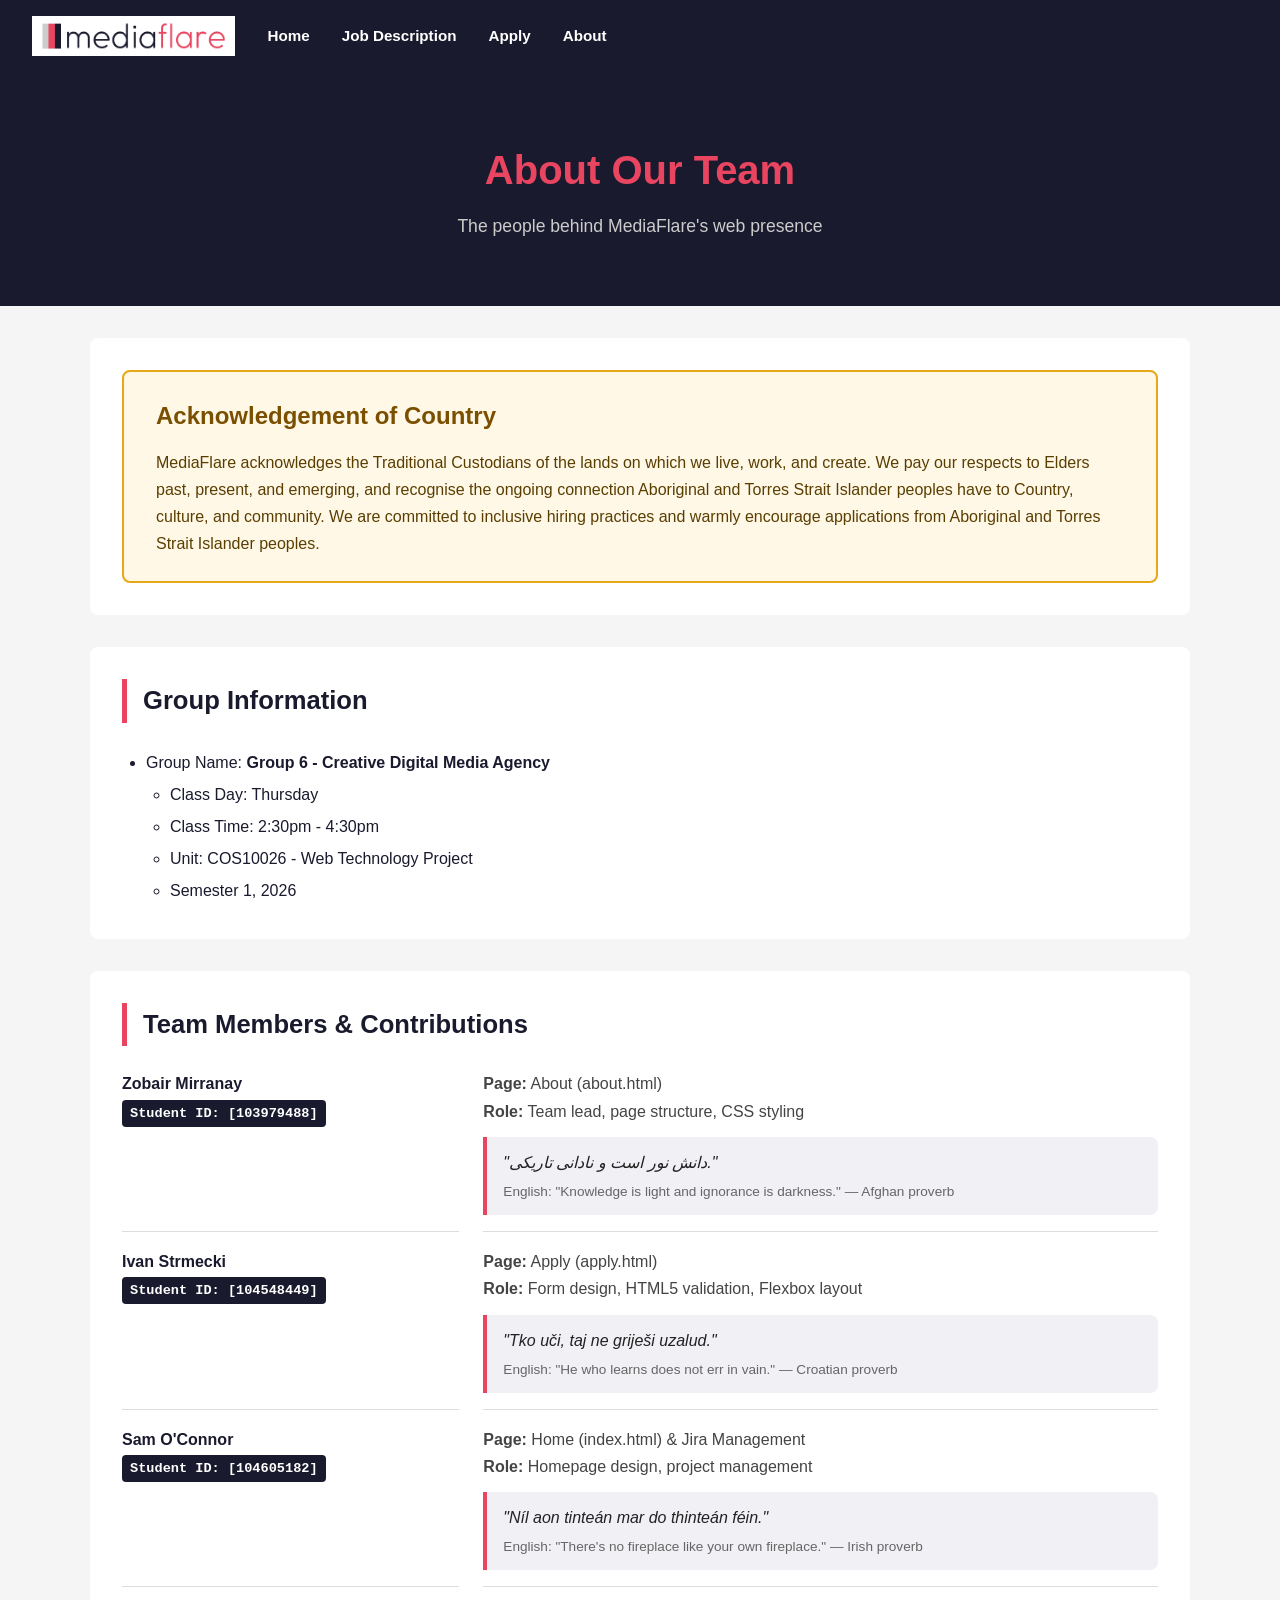
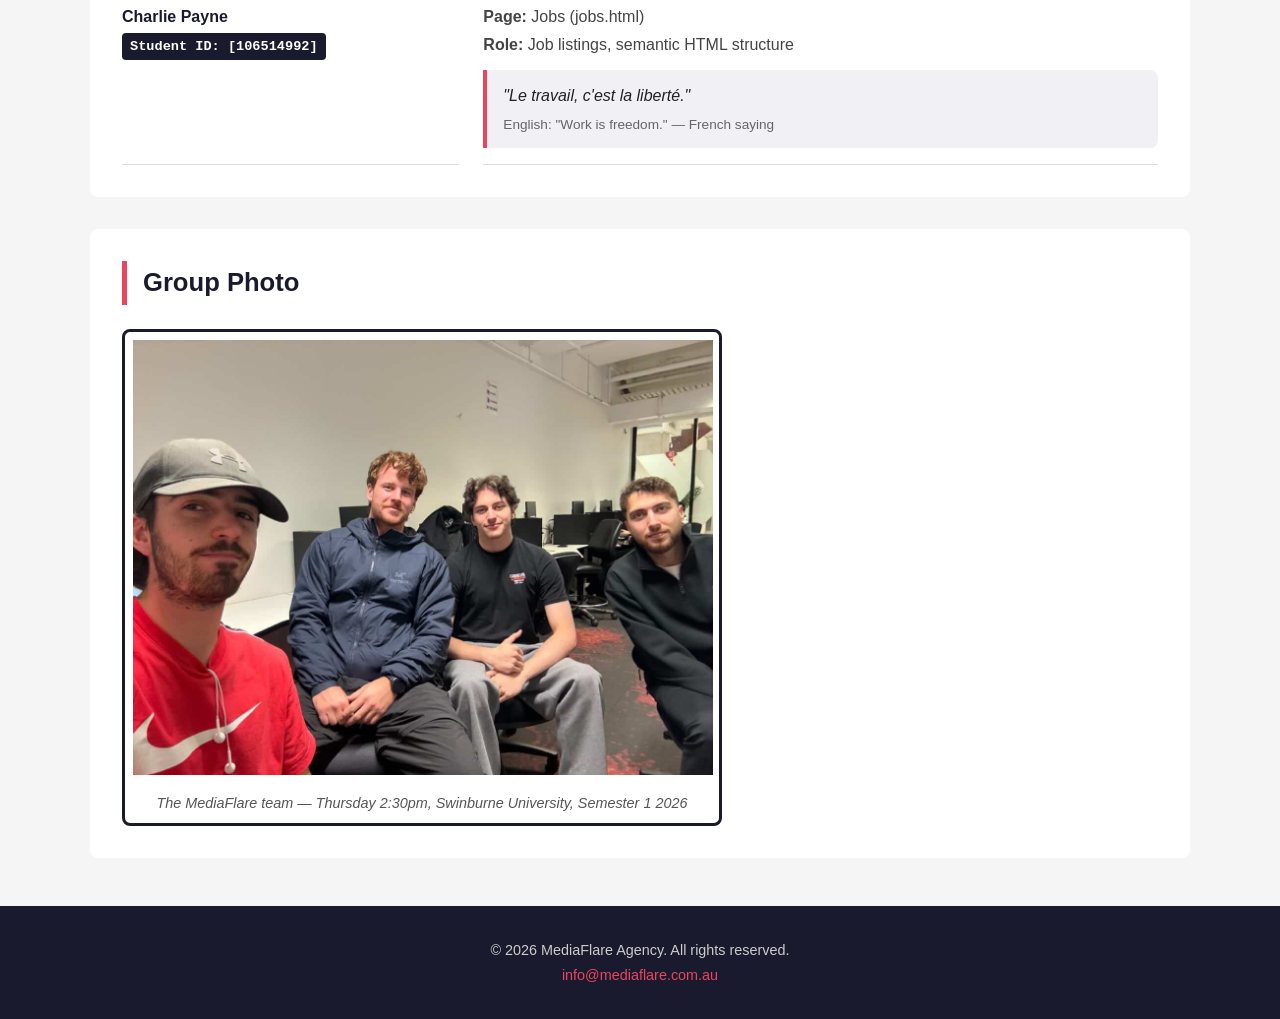
==== about.html @ a6de599a "added group photo section and figure CSS styles" ====
<!DOCTYPE html>
<html lang="en">

<head>
    <meta charset="UTF-8">
    <meta name="viewport" content="width=device-width, initial-scale=1.0">
    <title>About - Creative Digital Media Agency</title>
    <link rel="stylesheet" href="assets/style.css" />
    <!-- Embedded CSS -->
    <style>
        .about-hero {
            text-align: center;
        }
    </style>
</head>

<body>
    <!-- Navigation -->
    <nav>
        <img src="assets/mediaflare_logo.svg" alt="MediaFlare logo" height="40" />
        <ul>
            <li><a href="index.html">Home</a></li>
            <li><a href="jobs.html">Job Description</a></li>
            <li><a href="apply.html">Apply</a></li>
            <li><a href="about.html">About</a></li>
        </ul>
    </nav>

    <!-- Page Header -->
    <header class="about-hero">
        <h1>About Our Team</h1>
        <p>The people behind MediaFlare's web presence</p>
    </header>

    <main>

        <!-- Acknowledgement of Country -->
        <section class="section-container">
            <article class="acknowledgement" role="region" aria-label="Acknowledgement of Country">
                <h2>Acknowledgement of Country</h2>
                <p>
                    MediaFlare acknowledges the Traditional Custodians of the lands on which we live, work, and create.
                    We pay our respects to Elders past, present, and emerging, and recognise the ongoing connection
                    Aboriginal and Torres Strait Islander peoples have to Country, culture, and community.
                    We are committed to inclusive hiring practices and warmly encourage applications from
                    Aboriginal and Torres Strait Islander peoples.
                </p>
            </article>
        </section>

        <!-- Group Info - Nested List -->
        <section class="section-container">
            <h2 class="section-title">Group Information</h2>
            <ul class="group-info-list">
                <li>Group Name: <strong>Group 6 - Creative Digital Media Agency</strong>
                    <ul>
                        <li>Class Day: Thursday</li>
                        <li>Class Time: 2:30pm - 4:30pm</li>
                        <li>Unit: COS10026 - Web Technology Project</li>
                        <li>Semester 1, 2026</li>
                    </ul>
                </li>
            </ul>
        </section>

        <!-- Team Members - Definition List -->
        <section class="section-container">
            <h2 class="section-title">Team Members &amp; Contributions</h2>
            <dl class="member-list">

                <dt>
                    Zobair Mirranay<br>
                    <!-- Inline CSS -->
                    <p class="student-id"
                        style="display:inline-block; background:#1a1a2e; color:#fff; font-family:monospace; font-size:0.85rem; padding:2px 8px; border-radius:4px;">
                        Student ID: [103979488]</p>
                </dt>
                <dd>
                    <strong>Page:</strong> About (about.html)<br>
                    <strong>Role:</strong> Team lead, page structure, CSS styling<br>
                    <blockquote class="quote-block">
                        <p class="original">"دانش نور است و نادانی تاریکی."</p>
                        <p class="translation">English: "Knowledge is light and ignorance is darkness." — Afghan proverb
                        </p>
                    </blockquote>
                </dd>

                <dt>
                    Ivan Strmecki<br>
                    <p class="student-id"
                        style="display:inline-block; background:#1a1a2e; color:#fff; font-family:monospace; font-size:0.85rem; padding:2px 8px; border-radius:4px;">
                        Student ID: [104548449]</p>
                </dt>
                <dd>
                    <strong>Page:</strong> Apply (apply.html)<br>
                    <strong>Role:</strong> Form design, HTML5 validation, Flexbox layout<br>
                    <blockquote class="quote-block">
                        <p class="original">"Tko uči, taj ne griješi uzalud."</p>
                        <p class="translation">English: "He who learns does not err in vain." — Croatian proverb</p>
                    </blockquote>
                </dd>

                <dt>
                    Sam O'Connor<br>
                    <p class="student-id"
                        style="display:inline-block; background:#1a1a2e; color:#fff; font-family:monospace; font-size:0.85rem; padding:2px 8px; border-radius:4px;">
                        Student ID: [104605182]</p>
                </dt>
                <dd>
                    <strong>Page:</strong> Home (index.html) &amp; Jira Management<br>
                    <strong>Role:</strong> Homepage design, project management<br>
                    <blockquote class="quote-block">
                        <p class="original">"Níl aon tinteán mar do thinteán féin."</p>
                        <p class="translation">English: "There's no fireplace like your own fireplace." — Irish proverb
                        </p>
                    </blockquote>
                </dd>

                <dt>
                    Charlie Payne<br>
                    <p class="student-id"
                        style="display:inline-block; background:#1a1a2e; color:#fff; font-family:monospace; font-size:0.85rem; padding:2px 8px; border-radius:4px;">
                        Student ID: [106514992]</p>
                </dt>
                <dd>
                    <strong>Page:</strong> Jobs (jobs.html)<br>
                    <strong>Role:</strong> Job listings, semantic HTML structure<br>
                    <blockquote class="quote-block">
                        <p class="original">"Le travail, c'est la liberté."</p>
                        <p class="translation">English: "Work is freedom." — French saying</p>
                    </blockquote>
                </dd>

            </dl>
        </section>
        <!-- Group Photo -->
        <section class="section-container">
            <h2 class="section-title">Group Photo</h2>
            <figure class="group-photo" style="max-width: 600px; margin: 0 auto; text-align: center;">
                <img src="assets/Group.photo.jpeg" alt="Group photo of all four MediaFlare team members" width="580" />
                <figcaption>The MediaFlare team — Thursday 2:30pm, Swinburne University, Semester 1 2026</figcaption>
            </figure>
        </section>

    </main>

    <!-- Footer -->
    <footer>
        <p>&copy; 2026 MediaFlare Agency. All rights reserved.</p>
        <p>
            <a href="mailto:info@mediaflare.com.au">info@mediaflare.com.au</a>
        </p>
    </footer>

</body>

</html>
---- assets/style.css ----
/* ========================
   About Page CSS
======================== */

/* Global Reset */
* {
    margin: 0;
    padding: 0;
    box-sizing: border-box;
}

body {
    font-family: 'Segoe UI', sans-serif;
    background-color: #f5f5f5;
    color: #1a1a2e;
    line-height: 1.7;
}

/* Nav */
nav {
    display: flex;
    align-items: center;
    gap: 2rem;
    padding: 1rem 2rem;
    background-color: #1a1a2e;
}

nav ul {
    list-style: none;
    display: flex;
    gap: 2rem;
    margin: 0;
    padding: 0;
}

nav ul li a {
    color: #ffffff;
    text-decoration: none;
    font-weight: bold;
    font-size: 0.95rem;
}

nav ul li a:hover {
    color: #e94560;
}

/* Hero */
.about-hero {
    background-color: #1a1a2e;
    color: #ffffff;
    padding: 4rem 2rem;
    text-align: center;
}

.about-hero h1 {
    font-size: 2.5rem;
    color: #e94560;
    margin-bottom: 0.5rem;
}

.about-hero p {
    font-size: 1.1rem;
    color: #cccccc;
}

/* Sections */
.section-container {
    max-width: 1100px;
    margin: 2rem auto;
    padding: 2rem;
    background-color: #ffffff;
    border-radius: 8px;
}

.section-title {
    font-size: 1.6rem;
    color: #1a1a2e;
    border-left: 5px solid #e94560;
    padding-left: 1rem;
    margin-bottom: 1.5rem;
}

/* Acknowledgement */
.acknowledgement {
    background-color: #fff8e7;
    border: 2px solid #e6a817;
    border-radius: 8px;
    padding: 1.5rem 2rem;
}

.acknowledgement h2 {
    color: #7a4f00;
    margin-bottom: 0.75rem;
}

.acknowledgement p {
    color: #5a3e00;
}

/* Group Info List */
.group-info-list {
    list-style: disc;
    padding-left: 1.5rem;
    font-size: 1rem;
    line-height: 2;
}

.group-info-list li ul {
    list-style: circle;
    padding-left: 1.5rem;
}

/* Member Definition List */
dl.member-list {
    display: grid;
    grid-template-columns: 1fr 2fr;
    gap: 1rem 1.5rem;
}

dl.member-list dt {
    font-weight: bold;
    color: #1a1a2e;
    border-bottom: 1px solid #ddd;
    padding-bottom: 1rem;
}

dl.member-list dd {
    color: #444;
    border-bottom: 1px solid #ddd;
    padding-bottom: 1rem;
    margin: 0;
}

/* Quote Block */
.quote-block {
    background: #f0f0f5;
    border-left: 4px solid #e94560;
    padding: 0.75rem 1rem;
    margin-top: 0.75rem;
    border-radius: 0 8px 8px 0;
}

.quote-block .original {
    font-style: italic;
    font-size: 1rem;
    color: #222;
}

.quote-block .translation {
    font-size: 0.85rem;
    color: #666;
    margin-top: 0.25rem;
}

/* Footer */
footer {
    background-color: #1a1a2e;
    color: #cccccc;
    text-align: center;
    padding: 2rem 1rem;
    margin-top: 3rem;
    font-size: 0.9rem;
}

footer a {
    color: #e94560;
    text-decoration: none;
}

footer a:hover {
    text-decoration: underline;
}

/* Responsive */
@media (max-width: 768px) {
    dl.member-list {
        grid-template-columns: 1fr;
    }

    .about-hero h1 {
        font-size: 1.8rem;
    }

    nav {
        flex-direction: column;
        align-items: flex-start;
    }

    nav ul {
        flex-direction: column;
        gap: 0.5rem;
    }
}


/* Group Photo */

figure.group-photo {
    border: 3px solid #1a1a2e;
    display: inline-block;
    padding: 0.5rem;
    border-radius: 8px;
    text-align: center;
}

figure.group-photo figcaption {
    font-size: 0.9rem;
    color: #555;
    margin-top: 0.5rem;
    font-style: italic;
}
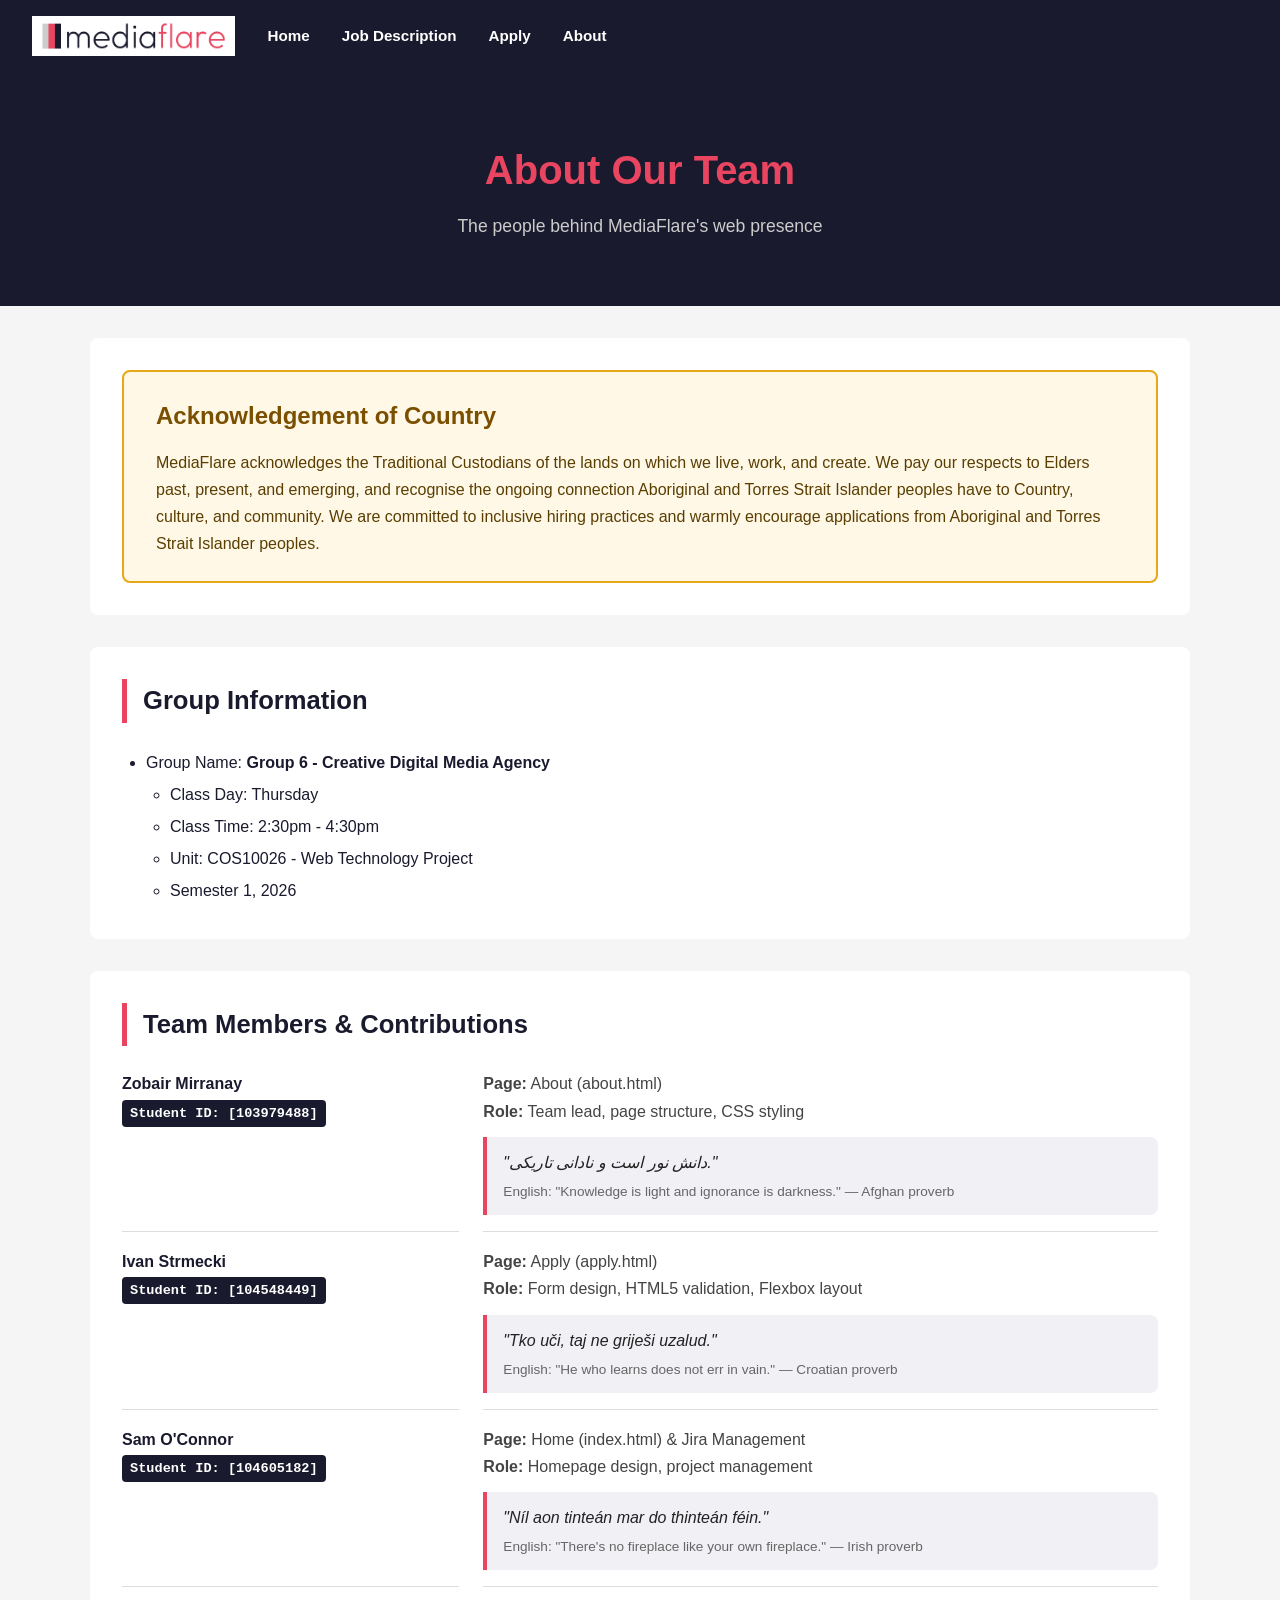
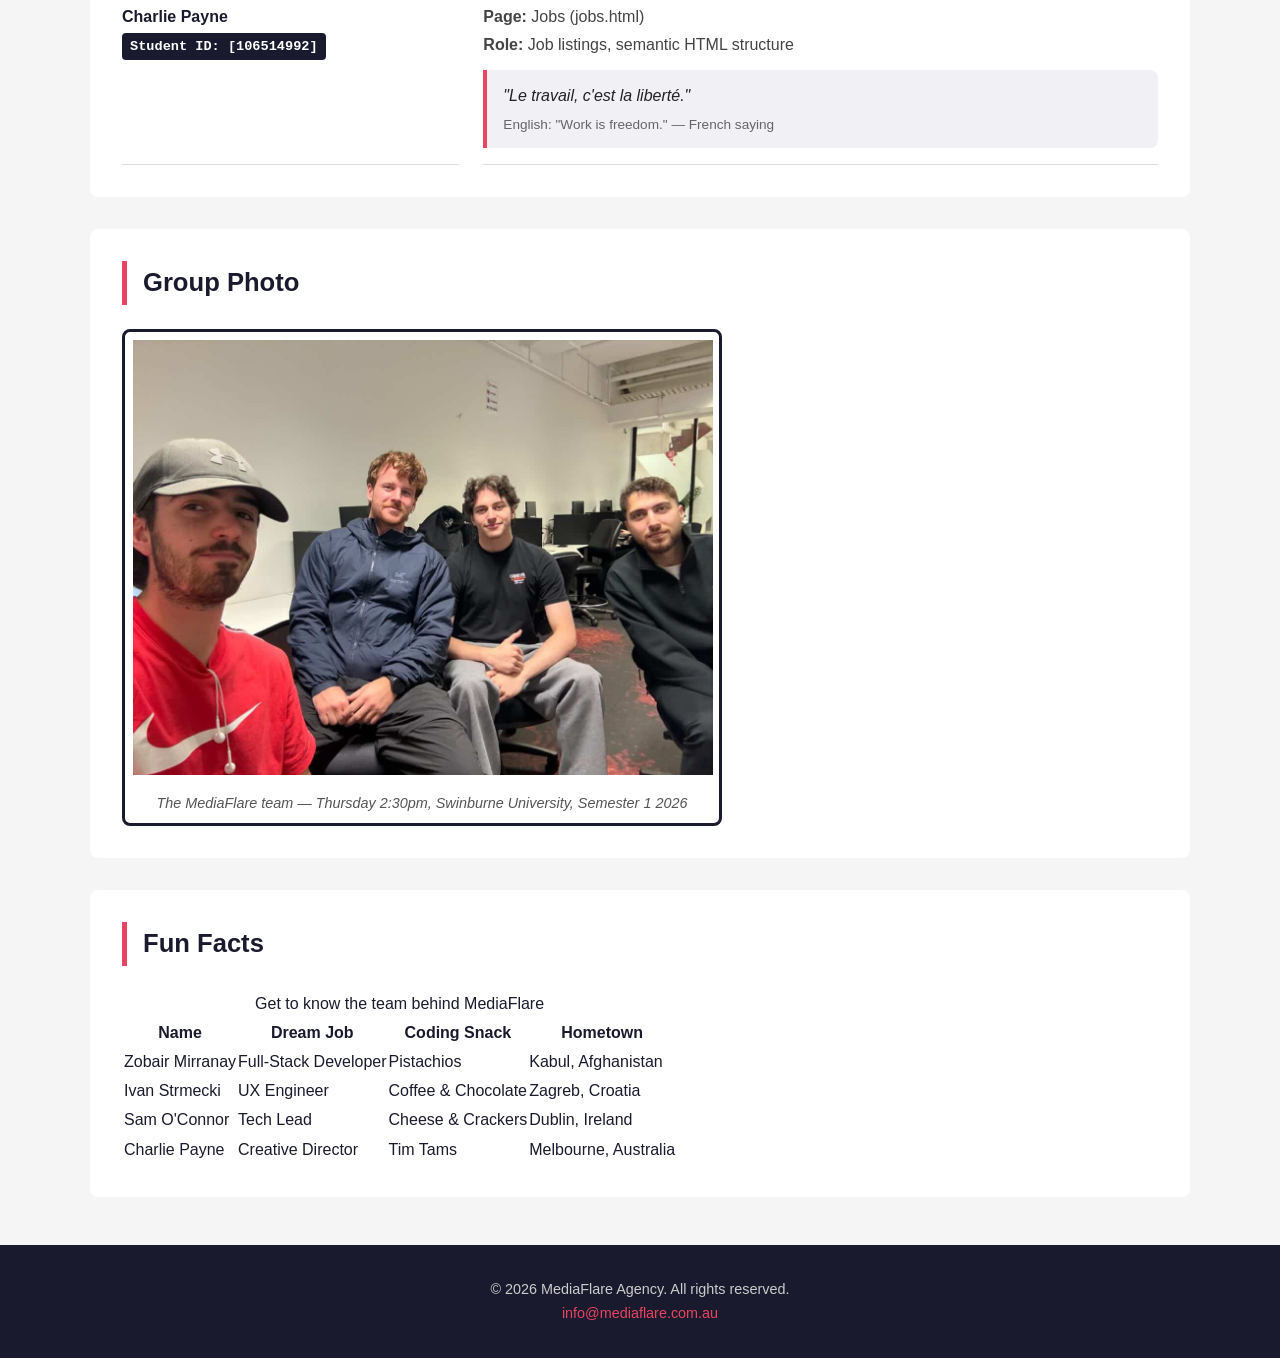
==== commit 5e7a11ac: "added fun facts table" ====
--- a/about.html
+++ b/about.html
@@ -141,7 +141,47 @@
                 <figcaption>The MediaFlare team — Thursday 2:30pm, Swinburne University, Semester 1 2026</figcaption>
             </figure>
         </section>
-
+        <!-- Fun Facts Table -->
+        <section class="section-container">
+            <h2 class="section-title">Fun Facts</h2>
+            <table class="fun-facts">
+                <caption>Get to know the team behind MediaFlare</caption>
+                <thead>
+                    <tr>
+                        <th scope="col">Name</th>
+                        <th scope="col">Dream Job</th>
+                        <th scope="col">Coding Snack</th>
+                        <th scope="col">Hometown</th>
+                    </tr>
+                </thead>
+                <tbody>
+                    <tr>
+                        <td>Zobair Mirranay</td>
+                        <td>Full-Stack Developer</td>
+                        <td>Pistachios</td>
+                        <td>Kabul, Afghanistan</td>
+                    </tr>
+                    <tr>
+                        <td>Ivan Strmecki</td>
+                        <td>UX Engineer</td>
+                        <td>Coffee &amp; Chocolate</td>
+                        <td>Zagreb, Croatia</td>
+                    </tr>
+                    <tr>
+                        <td>Sam O'Connor</td>
+                        <td>Tech Lead</td>
+                        <td>Cheese &amp; Crackers</td>
+                        <td>Dublin, Ireland</td>
+                    </tr>
+                    <tr>
+                        <td>Charlie Payne</td>
+                        <td>Creative Director</td>
+                        <td>Tim Tams</td>
+                        <td>Melbourne, Australia</td>
+                    </tr>
+                </tbody>
+            </table>
+        </section>
     </main>
 
     <!-- Footer -->
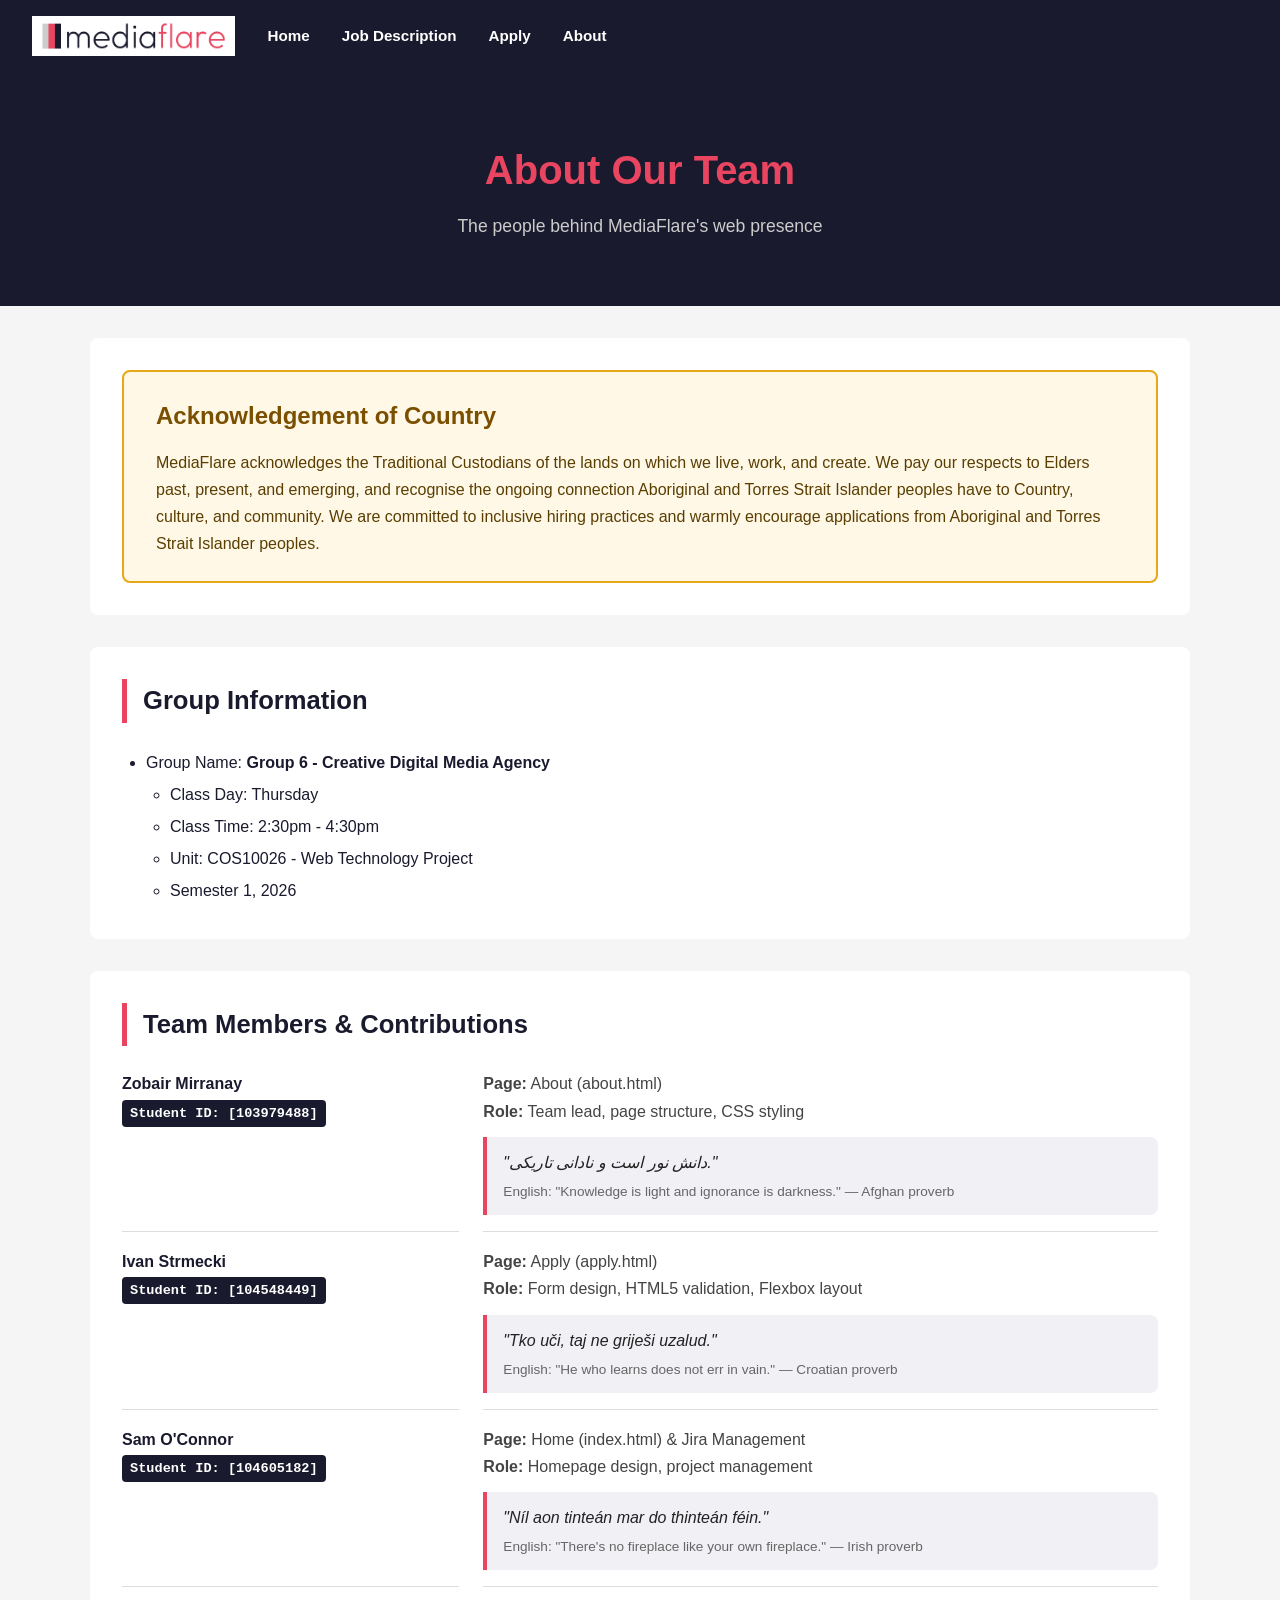
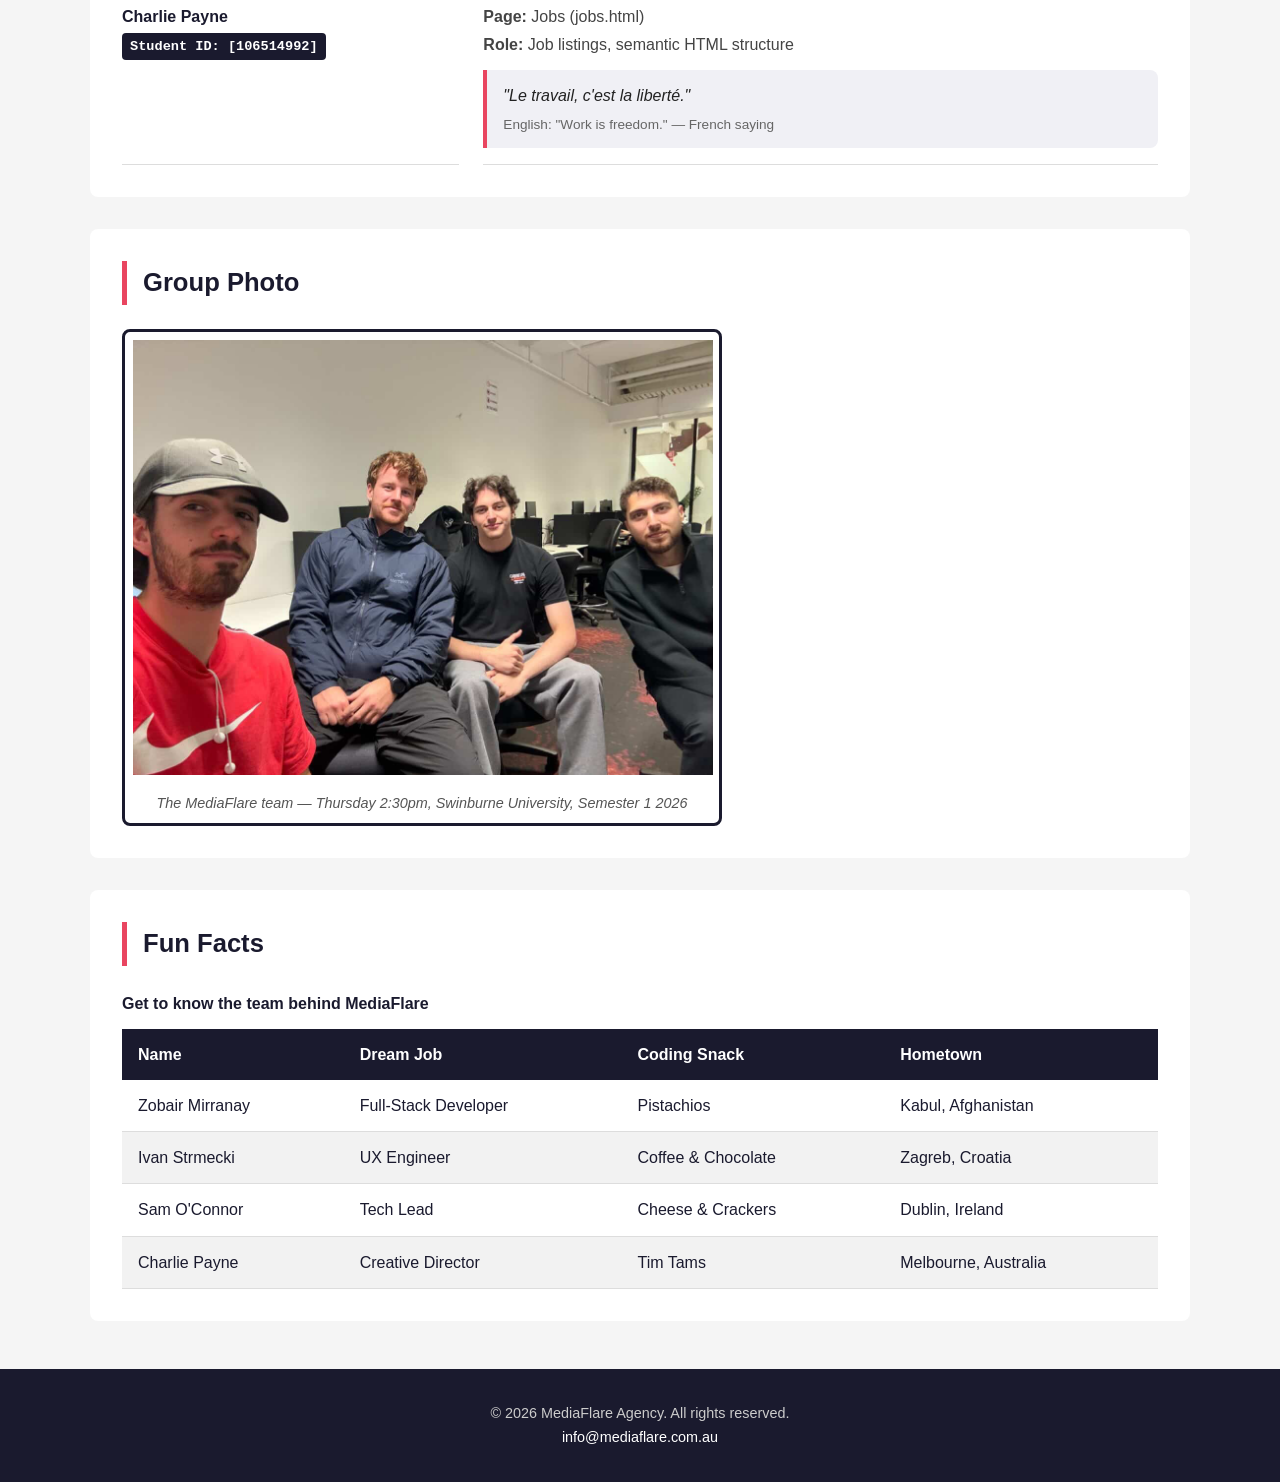
==== commit 12b2938f: "Add accessibility features in nav, footer, jobs page, focus css" ====
--- a/about.html
+++ b/about.html
@@ -16,7 +16,7 @@
 
 <body>
     <!-- Navigation -->
-    <nav>
+    <nav aria-label="Main navigation">
         <img src="assets/mediaflare_logo.svg" alt="MediaFlare logo" height="40" />
         <ul>
             <li><a href="index.html">Home</a></li>
@@ -188,7 +188,7 @@
     <footer>
         <p>&copy; 2026 MediaFlare Agency. All rights reserved.</p>
         <p>
-            <a href="mailto:info@mediaflare.com.au">info@mediaflare.com.au</a>
+            <a href="mailto:info@mediaflare.com.au" aria-label="Email us at info@mediaflare.com.au">info@mediaflare.com.au</a>
         </p>
     </footer>
 
--- a/assets/style.css
+++ b/assets/style.css
@@ -7,6 +7,12 @@
     margin: 0;
     padding: 0;
     box-sizing: border-box;
+}
+
+/* Add focus style for tab key navigation - does not conflict with any page styling.*/
+:focus-visible {
+    outline: 3px solid #e94560;
+    outline-offset: 2px;
 }
 
 body {
@@ -163,7 +169,7 @@
 }
 
 footer a {
-    color: #e94560;
+    color: #ffffff;
     text-decoration: none;
 }
 
@@ -208,4 +214,357 @@
     color: #555;
     margin-top: 0.5rem;
     font-style: italic;
+}
+
+/* Fun Facts Table */
+table.fun-facts {
+    width: 100%;
+    border-collapse: collapse;
+    margin-top: 1rem;
+}
+
+table.fun-facts caption {
+    font-size: 1rem;
+    font-weight: bold;
+    margin-bottom: 0.75rem;
+    color: #1a1a2e;
+    text-align: left;
+}
+
+table.fun-facts th {
+    background-color: #1a1a2e;
+    color: #ffffff;
+    padding: 0.75rem 1rem;
+    text-align: left;
+}
+
+table.fun-facts td {
+    padding: 0.75rem 1rem;
+    border-bottom: 1px solid #ddd;
+}
+
+table.fun-facts tr:nth-child(even) {
+    background-color: #f2f2f2;
+}
+
+table.fun-facts tr:hover {
+    background-color: #fde8ec;
+}
+
+/* ==========================================================
+   apply.css — Job Application page styles- Ivan
+   Every selector is matched to IDs on apply.html. I MADE SURE IT DOESNT BREAK OTHER PAGES
+   ========================================================== */
+
+
+/*  Page background & centering  */
+
+#apply-main {
+    min-height: 100vh;
+    padding: 3rem 1.5rem 5rem;
+    background-color: #f5f5f5;
+}
+
+#apply-section {
+    max-width: 740px;
+    margin: 0 auto;
+}
+
+
+/*  Form - vertical stack of fieldsets  */
+
+#apply-form {
+    display: flex;
+    flex-direction: column;
+    gap: 2rem;
+}
+
+
+#apply-form fieldset {
+    border: 1.5px solid #ddd;
+    padding: 1.75rem;
+    background: #ffffff;
+    border-radius: 8px;
+    flex-direction: column;
+    gap: 0.5rem;
+}
+
+/* Nested fieldsets (Gender, Skill List) - lighter treatment */
+#fieldset-gender,
+#fieldset-skill-list {
+    border: 1px dashed #ddd;
+    border-radius: 8px;
+    padding: 1.25rem 1.5rem;
+    box-shadow: none;
+    margin-top: 0.5rem;
+}
+
+/* Legend - uppercase label in brand pink */
+#apply-form legend {
+    font-size: 0.7rem;
+    font-weight: 700; /* bolds slightly*/
+    text-transform: uppercase;
+    color: #1a1a2e;
+    padding: 0 0.5rem;
+    background: #ffffff;
+    border: 1.5px solid #ddd;
+    border-radius: 8px;
+}
+
+
+/*  Field labels  */
+
+#apply-form label {
+    font-size: 0.85rem;
+    font-weight: 600;
+    color: #1a1a2e;
+    margin-top: 0.75rem;
+    display: block;
+}
+
+/* No extra top gap on the very first label in a fieldset */
+#apply-form fieldset > label:first-of-type {
+    margin-top: 0.25rem;
+}
+
+/* Radio / checkbox labels - horizontal, not block */
+#fieldset-gender label,
+#fieldset-skill-list label {
+    display: flex;
+    align-items: center;
+    gap: 0.5rem;
+    font-weight: 400;
+    color: #1a1a2e;
+    margin-top: 0.4rem;
+    cursor: pointer;
+}
+
+
+/* Text inputs, email, tel, select, textarea  */
+
+#apply-form input[type="text"],
+#apply-form input[type="email"],
+#apply-form input[type="tel"],
+#apply-form select,
+#apply-form textarea {
+    width: 100%;
+    box-sizing: border-box;
+    padding: 0.6rem 0.85rem;
+    border: 1.5px solid #ccc;
+    border-radius: 6px;
+    font-size: 0.9rem;
+    font-family: inherit;
+    color: #1a1a2e;
+    background: #fff;
+    transition: border-color 0.15s, box-shadow 0.15s;
+    outline: none;
+}
+
+/* "Focus ring" for select section brings emphasis to it */
+#apply-form input[type="text"]:focus,
+#apply-form input[type="email"]:focus,
+#apply-form input[type="tel"]:focus,
+#apply-form select:focus,
+#apply-form textarea:focus {
+    border-color: #e94560;
+    box-shadow: 0 0 0 3px rgba(233, 69, 96, 0.12);
+}
+
+#apply-form textarea {
+    resize: vertical;
+    min-height: 110px;
+    line-height: 1.5;
+}
+
+/*  Radio and checkbox inputs  */
+
+#fieldset-gender input[type="radio"],
+#fieldset-skill-list input[type="checkbox"] {
+    accent-color: #e94560;
+
+    cursor: pointer;
+
+}
+
+
+/*  Hint text below inputs  */
+
+#apply-form small {
+    font-size: 0.76rem;
+    color: #666;
+    display: block;
+}
+
+
+/*  Validation colours (only after user interaction)  */
+
+/* Red border when a field has content that fails validation */
+#apply-form select:invalid:not(:focus) {
+    border-color: #e94560;
+}
+
+/* Green border once a field is filled in correctly */
+#apply-form input:valid:not(:placeholder-shown) {
+    border-color: #2ecc7a;
+}
+
+
+/*  Submit button */
+
+
+#apply-submit {
+    align-self: flex-start;
+    padding: 0.75rem 2rem;
+    color: #1a1a2e;
+    border: none;
+    border-radius: 6px;
+    font-size: 0.9rem;
+    font-weight: 700;
+    cursor: pointer;
+
+
+}
+
+#apply-submit:hover {
+    transform: translateY(-1px);
+}
+
+
+
+/*  Responsiveness - single-column on small screens  */
+
+@media (max-width: 600px) {
+    #apply-main {
+        padding: 2rem 1rem 4rem;
+    }
+
+    #apply-form fieldset {
+        padding: 1.25rem 1rem;
+    }
+
+    #apply-submit {
+        width: 100%;
+    }
+}
+
+
+/* ==========================================================
+   jobs.css — Job listing page styles - Charlie
+   Every selector is matched to classes and IDs on jobs.html. I also ensured no other pages are affected by these styles
+   ========================================================== */
+
+
+
+/* Jobs page hero styling */
+
+.jobs-hero {
+    background-color: #1a1a2e;
+    color: #ffffff;
+    padding: 4rem 2rem;
+    text-align: center;
+    overflow: hidden;
+    position: relative;
+}
+
+/* Animated shape in hero */
+.hero-shape {
+    position: absolute;
+    top: 0;
+    left: 0;
+    width: 300px;
+    height: 100%;
+    background-color: #e94560;
+    clip-path: polygon(52% 0%, 0% 0%, 0% 100%, 100% 100%); /*(x,y) for each corner (clockwise) */
+    opacity: 0.15;
+    transform: translateX(-100%);
+    animation: shapeSlide 0.8s cubic-bezier(0.2, 1, 0.3, 1) forwards;
+    animation-delay: 0.5s;
+}
+
+/* Animation for hero shape */
+@keyframes shapeSlide {
+    to {
+        transform: translateX(0);
+    }
+}
+
+#jobs-page-title {
+    opacity: 0;
+    transform: translateY(30px);
+    animation: titleReveal 0.9s cubic-bezier(0.2, 1, 0.3, 1) forwards;
+    animation-delay: 0.2s;
+}
+
+.jobs-hero h1 {
+    font-size: 2.5rem;
+    color: #e94560;
+    margin-bottom: 0.5rem;
+    position: relative;
+}
+
+.jobs-hero p {
+    font-size: 1.1rem;
+    color: #cccccc;
+    position: relative;
+}
+
+/* Animation for hero h1 */
+@keyframes titleReveal {
+    to {
+        opacity: 1;
+        transform: translateY(0);
+    }
+}
+
+/* Main page content styling */
+
+#jobs-main {
+    max-width: 1100px;
+    margin: auto;
+    overflow: hidden;
+}
+
+/* Contains all job listings */
+#jobs-content {
+    margin-right: calc(25% + 2rem);
+    padding: 2rem;
+}
+
+/* For any sections on Jobs page */
+.jobs-section-container {
+    margin-bottom: 2rem;
+    padding: 2rem;
+    background-color: #ffffff;
+    border-radius: 8px;
+}
+
+.jobs-section-container h3 {
+    margin-top: 1rem;
+}
+
+.job-header {
+    display: flex;
+    justify-content: space-between;
+    align-items: flex-start;
+    flex-wrap: wrap;
+}
+
+.job-header h2 {
+    margin-right: 2rem;
+}
+
+.jobs-reference-number {
+    text-align: right;
+    font-style: italic;
+    color: #555555;
+    font-size: 0.9em;
+}
+
+#jobs-content section ul {
+    list-style-type: disc;
+    margin-left: 30px;
+}
+
+#jobs-content section ol {
+    margin-left: 30px;
 }
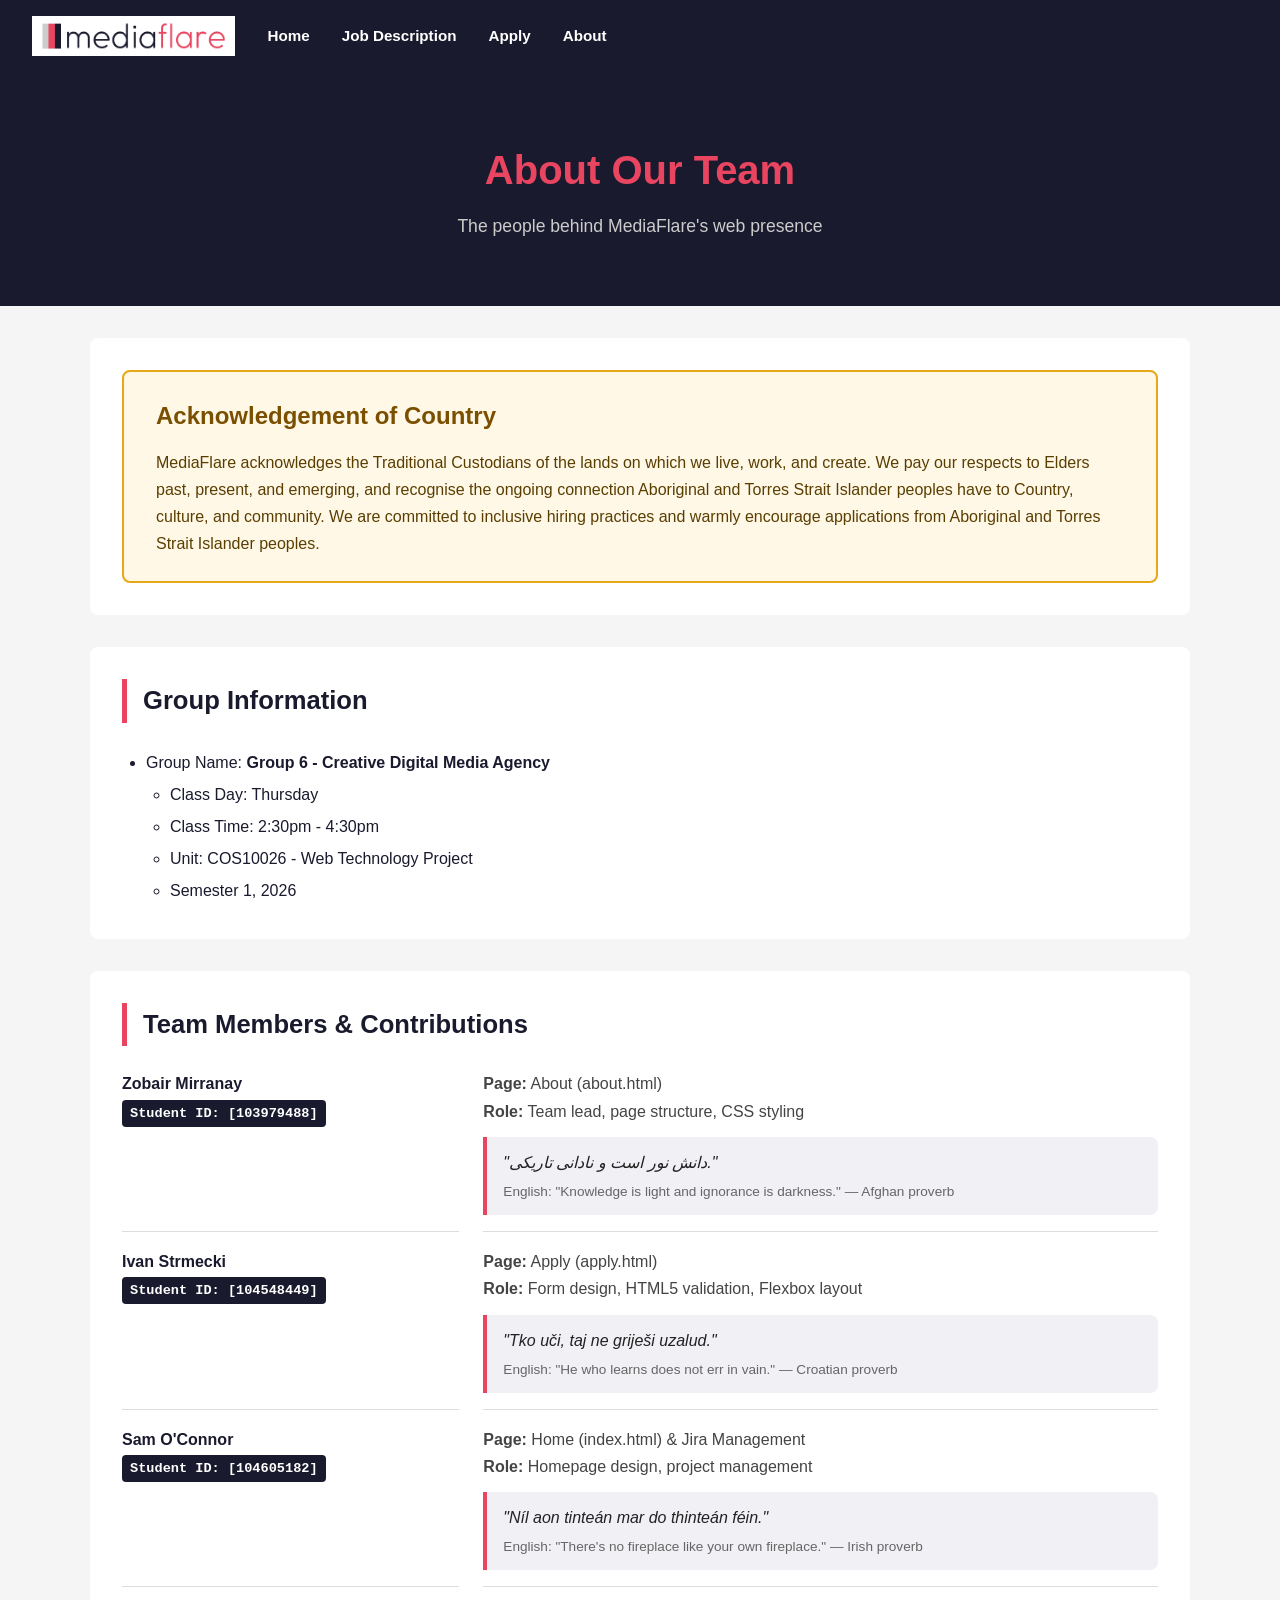
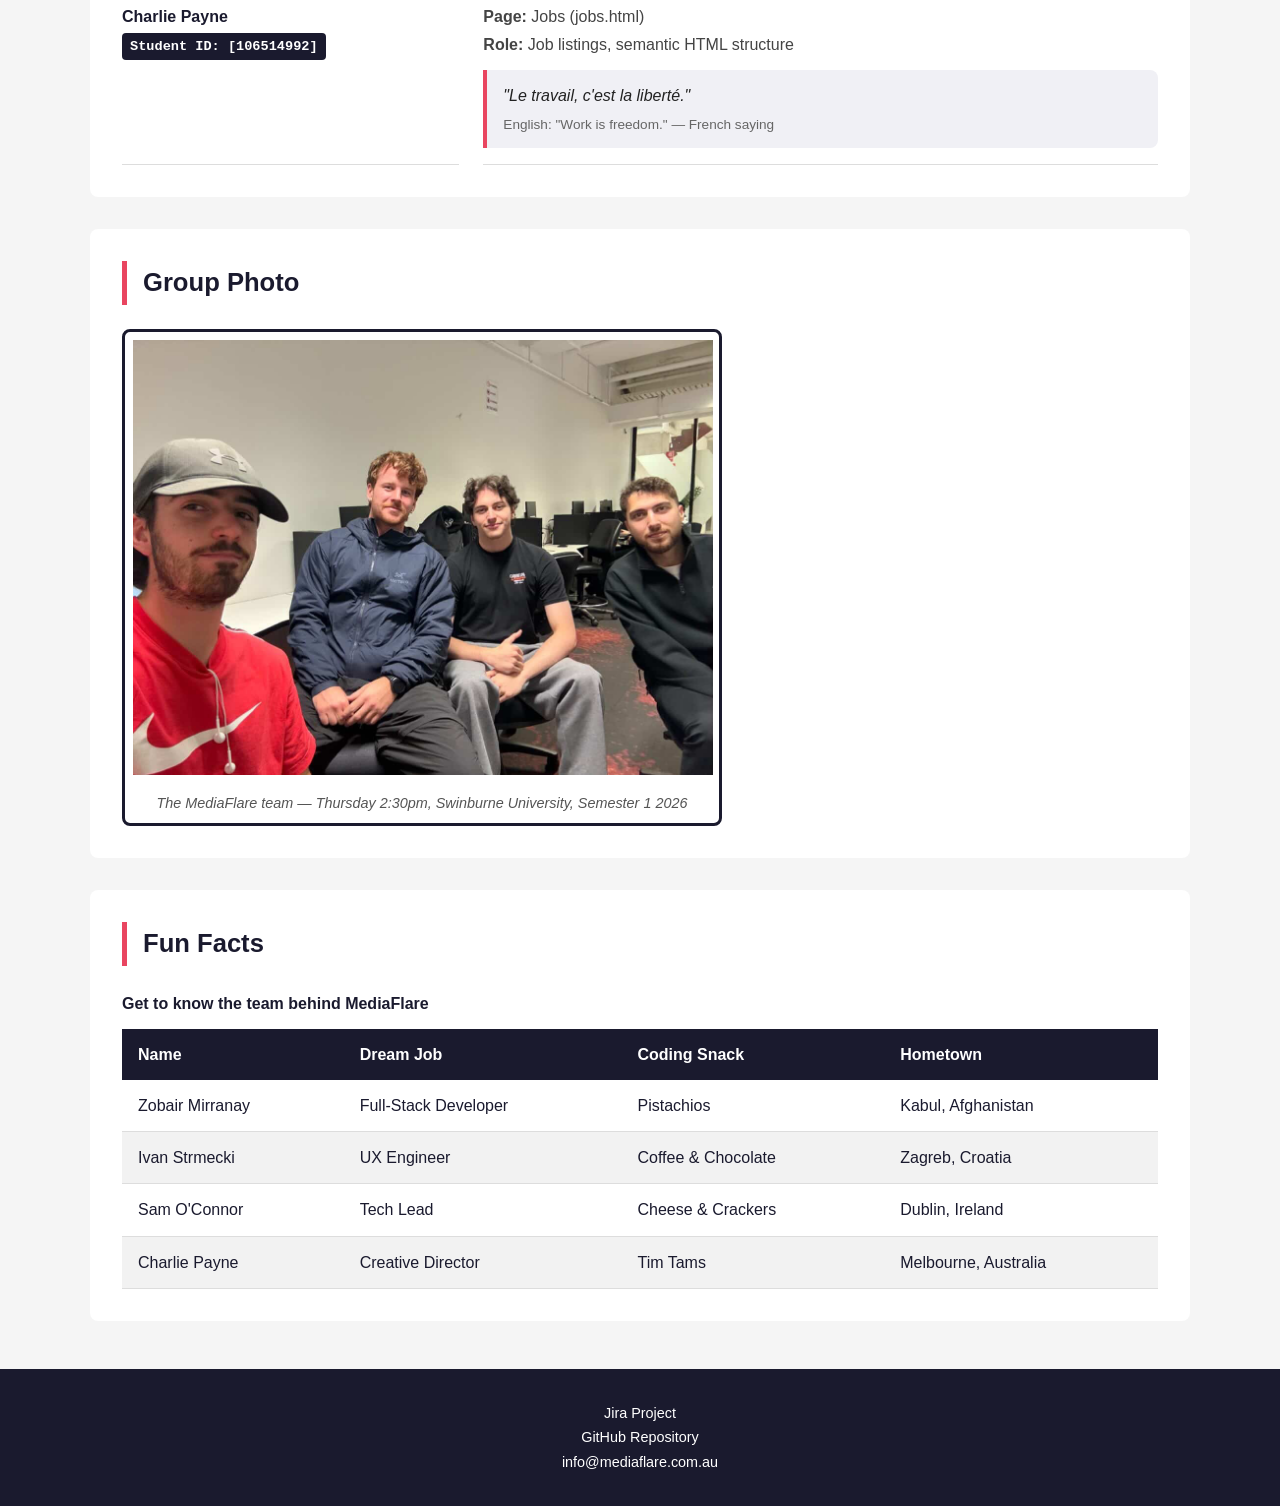
==== commit 1285c36e: "fixed footer on about page and apply" ====
--- a/about.html
+++ b/about.html
@@ -184,13 +184,14 @@
         </section>
     </main>
 
-    <!-- Footer -->
+    <!-- Footer from index.html -->
     <footer>
-        <p>&copy; 2026 MediaFlare Agency. All rights reserved.</p>
-        <p>
-            <a href="mailto:info@mediaflare.com.au" aria-label="Email us at info@mediaflare.com.au">info@mediaflare.com.au</a>
-        </p>
+        <p><a href="https://cos10026group4.atlassian.net/jira/software/projects/SCRUM/summary">Jira Project</a></p>
+        <p><a href="https://github.com/106514992/COS10026-Applied-Web-Project-Part-1-of-2">GitHub Repository</a></p>
+        <p><a href="mailto:info@mediaflare.com.au"
+                aria-label="Email us at info@mediaflare.com.au">info@mediaflare.com.au</a></p>
     </footer>
+
 
 </body>
 
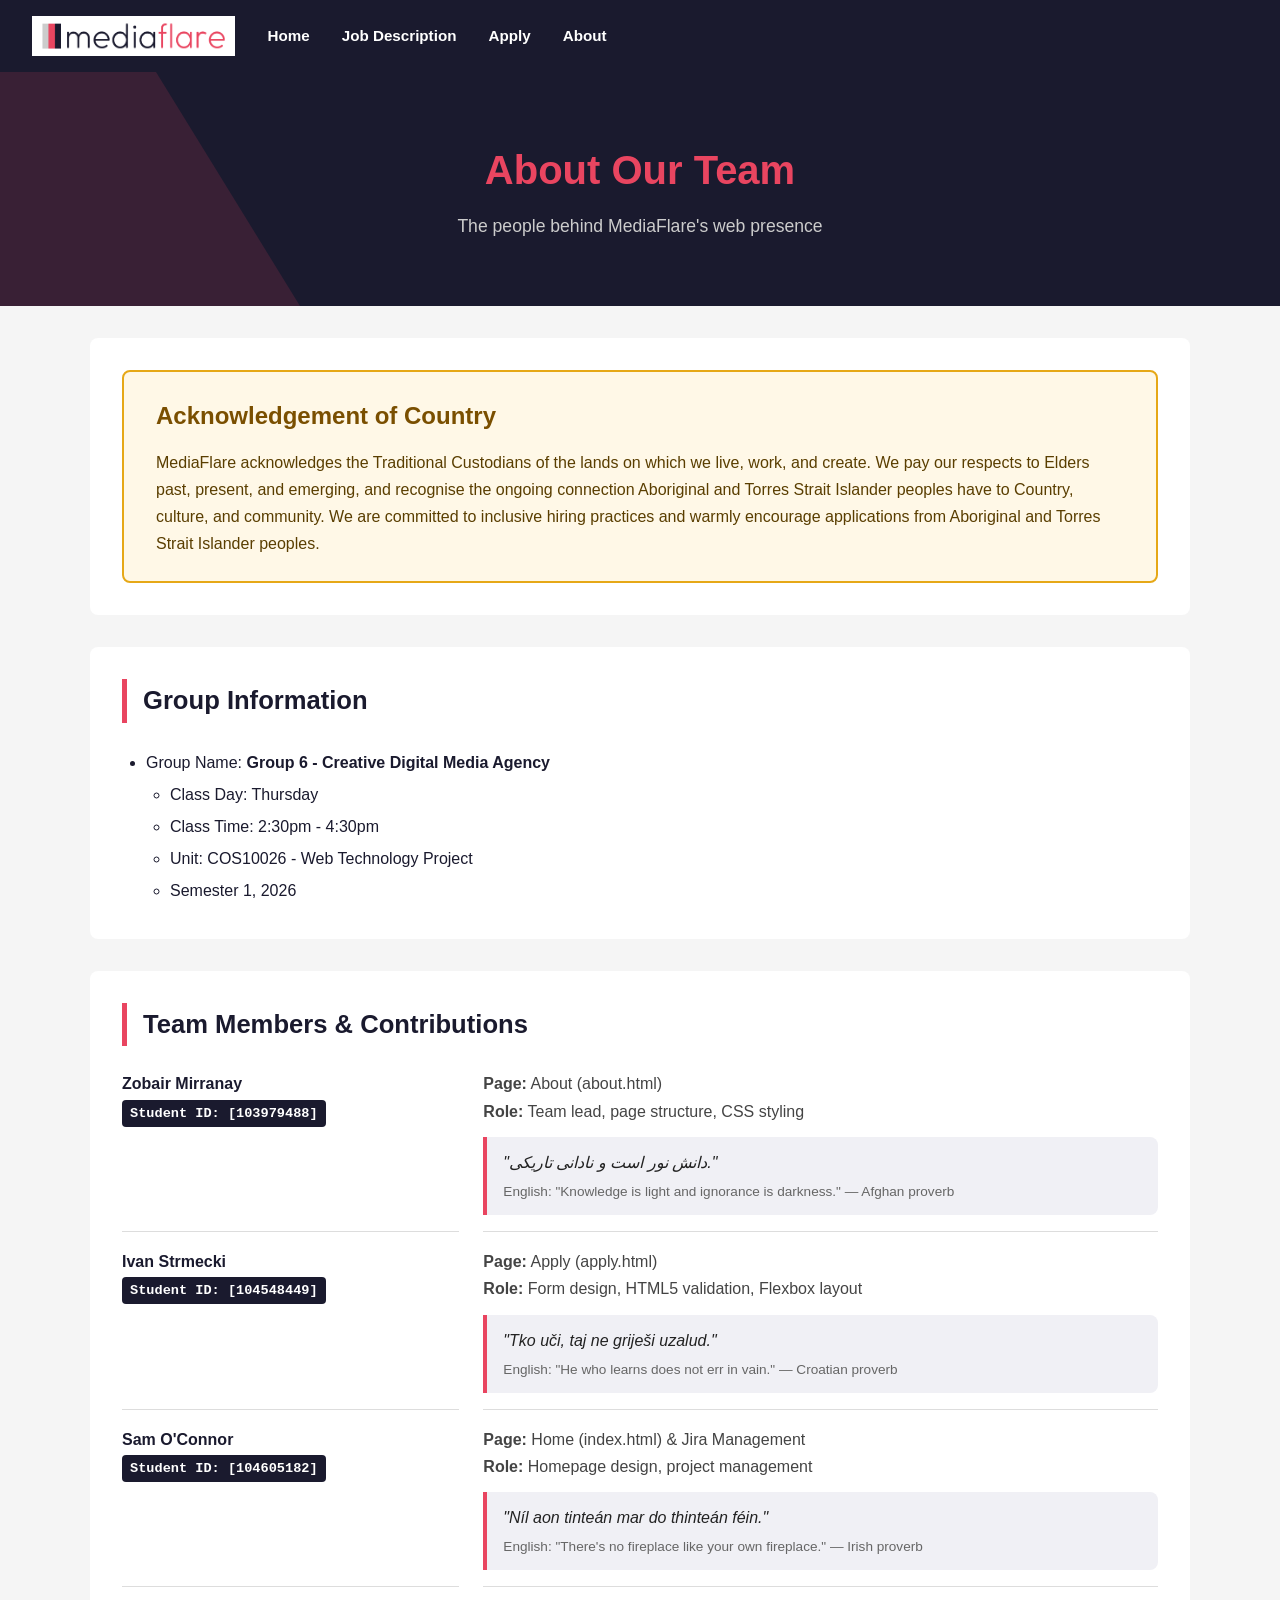
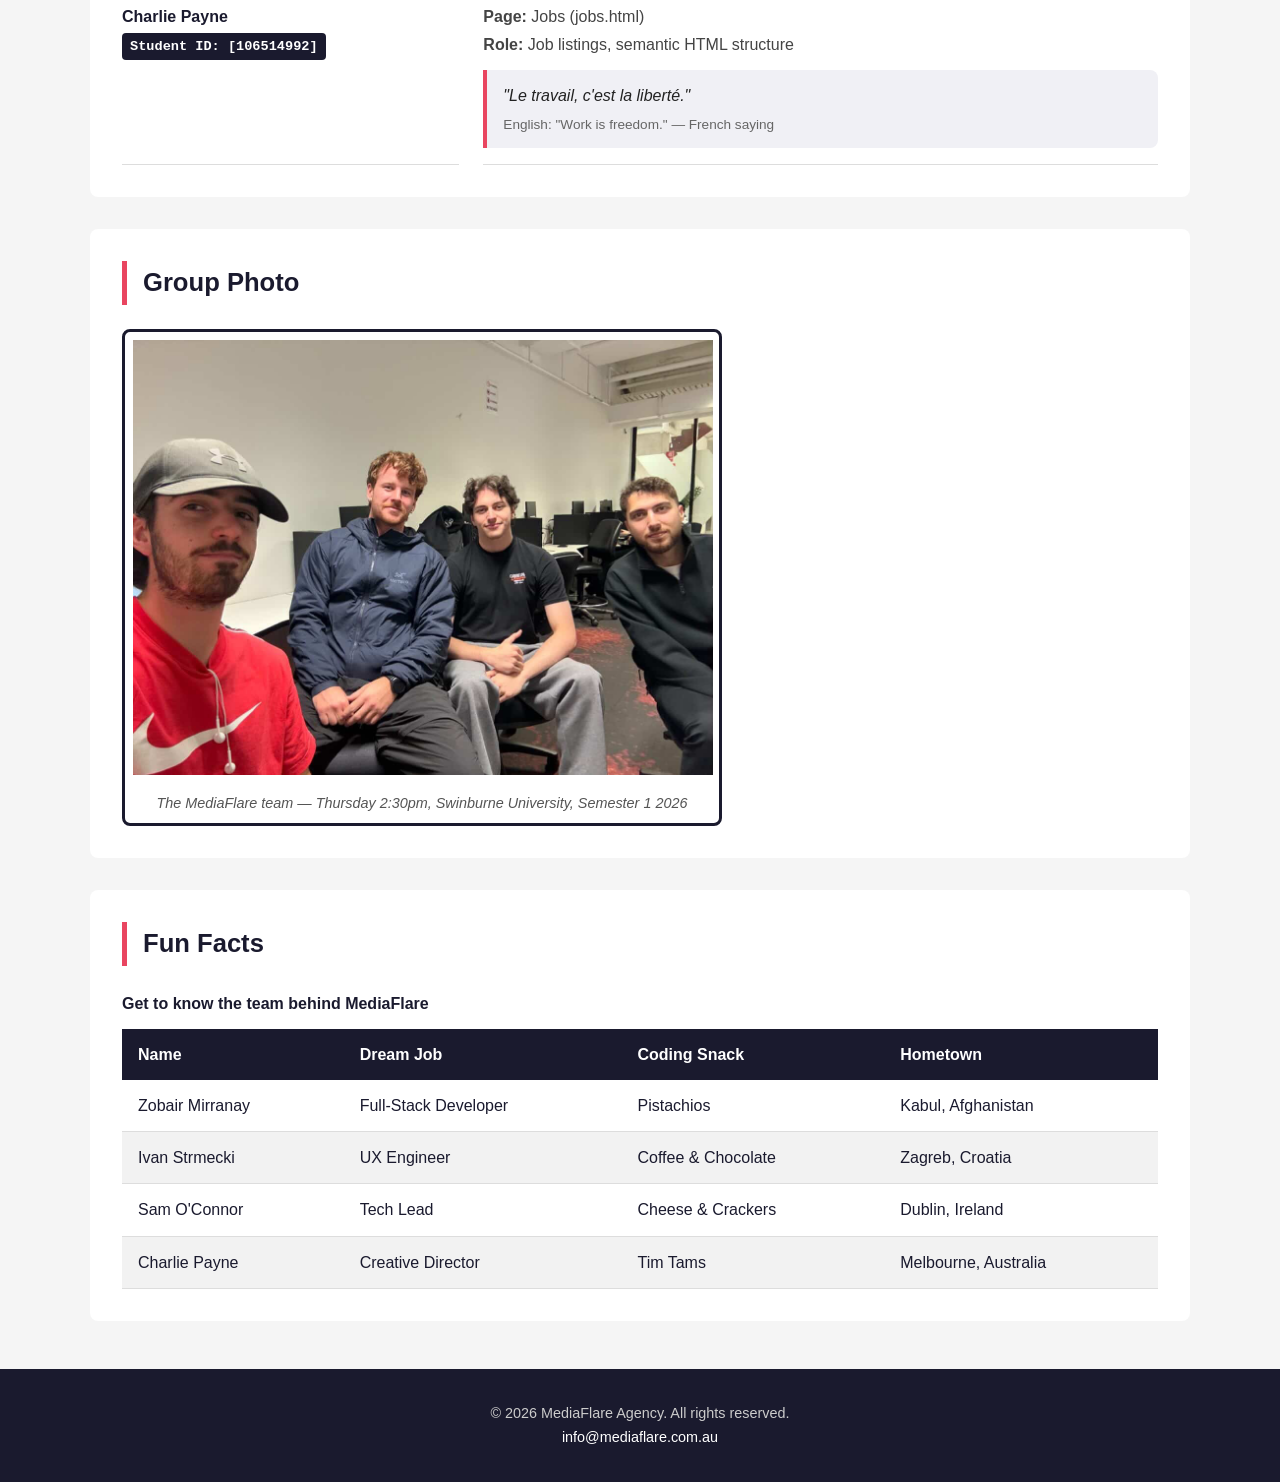
==== commit e0e2611a: "Add final touches jobs page, copy hero styling to about page" ====
--- a/about.html
+++ b/about.html
@@ -28,6 +28,7 @@
 
     <!-- Page Header -->
     <header class="about-hero">
+        <div class="hero-shape" aria-hidden="true"></div>
         <h1>About Our Team</h1>
         <p>The people behind MediaFlare's web presence</p>
     </header>
@@ -184,14 +185,13 @@
         </section>
     </main>
 
-    <!-- Footer from index.html -->
+    <!-- Footer -->
     <footer>
-        <p><a href="https://cos10026group4.atlassian.net/jira/software/projects/SCRUM/summary">Jira Project</a></p>
-        <p><a href="https://github.com/106514992/COS10026-Applied-Web-Project-Part-1-of-2">GitHub Repository</a></p>
-        <p><a href="mailto:info@mediaflare.com.au"
-                aria-label="Email us at info@mediaflare.com.au">info@mediaflare.com.au</a></p>
+        <p>&copy; 2026 MediaFlare Agency. All rights reserved.</p>
+        <p>
+            <a href="mailto:info@mediaflare.com.au" aria-label="Email us at info@mediaflare.com.au">info@mediaflare.com.au</a>
+        </p>
     </footer>
-
 
 </body>
 
--- a/assets/style.css
+++ b/assets/style.css
@@ -450,14 +450,14 @@
 
 /* ==========================================================
    jobs.css — Job listing page styles - Charlie
-   Every selector is matched to classes and IDs on jobs.html. I also ensured no other pages are affected by these styles
+   Every selector is matched to classes and IDs on jobs.html. I also ensured no other pages are accidentally affected by these styles
    ========================================================== */
 
 
 
-/* Jobs page hero styling */
-
-.jobs-hero {
+/* Jobs and about page hero styling */
+
+.jobs-hero, .about-hero {
     background-color: #1a1a2e;
     color: #ffffff;
     padding: 4rem 2rem;
@@ -477,8 +477,8 @@
     clip-path: polygon(52% 0%, 0% 0%, 0% 100%, 100% 100%); /*(x,y) for each corner (clockwise) */
     opacity: 0.15;
     transform: translateX(-100%);
-    animation: shapeSlide 0.8s cubic-bezier(0.2, 1, 0.3, 1) forwards;
-    animation-delay: 0.5s;
+    animation: shapeSlide 1.8s cubic-bezier(0.2, 1, 0.3, 1) forwards;
+    animation-delay: 0.2s;
 }
 
 /* Animation for hero shape */
@@ -495,14 +495,14 @@
     animation-delay: 0.2s;
 }
 
-.jobs-hero h1 {
+.jobs-hero h1, .about-hero h1 {
     font-size: 2.5rem;
     color: #e94560;
     margin-bottom: 0.5rem;
     position: relative;
 }
 
-.jobs-hero p {
+.jobs-hero p, .about-hero p {
     font-size: 1.1rem;
     color: #cccccc;
     position: relative;
@@ -516,6 +516,10 @@
     }
 }
 
+#jobs-aside {
+    background-color: transparent;
+}
+
 /* Main page content styling */
 
 #jobs-main {
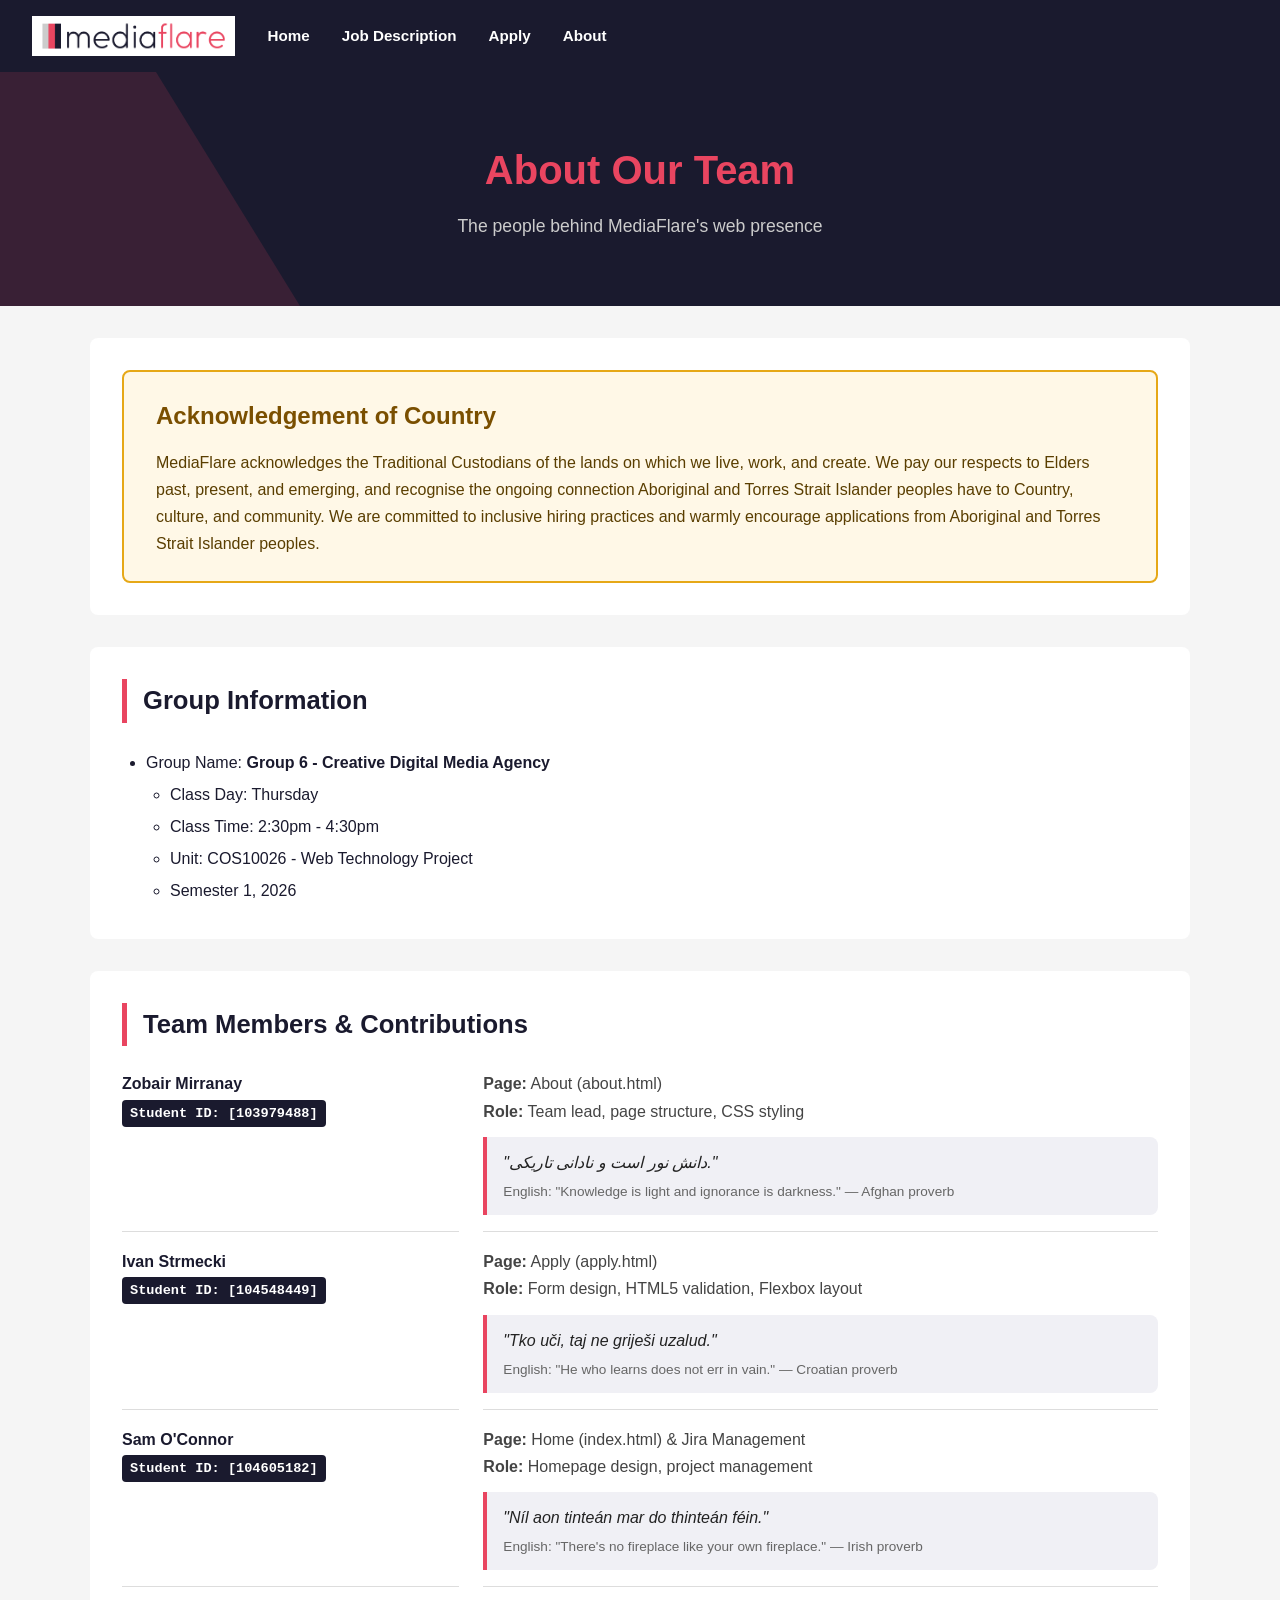
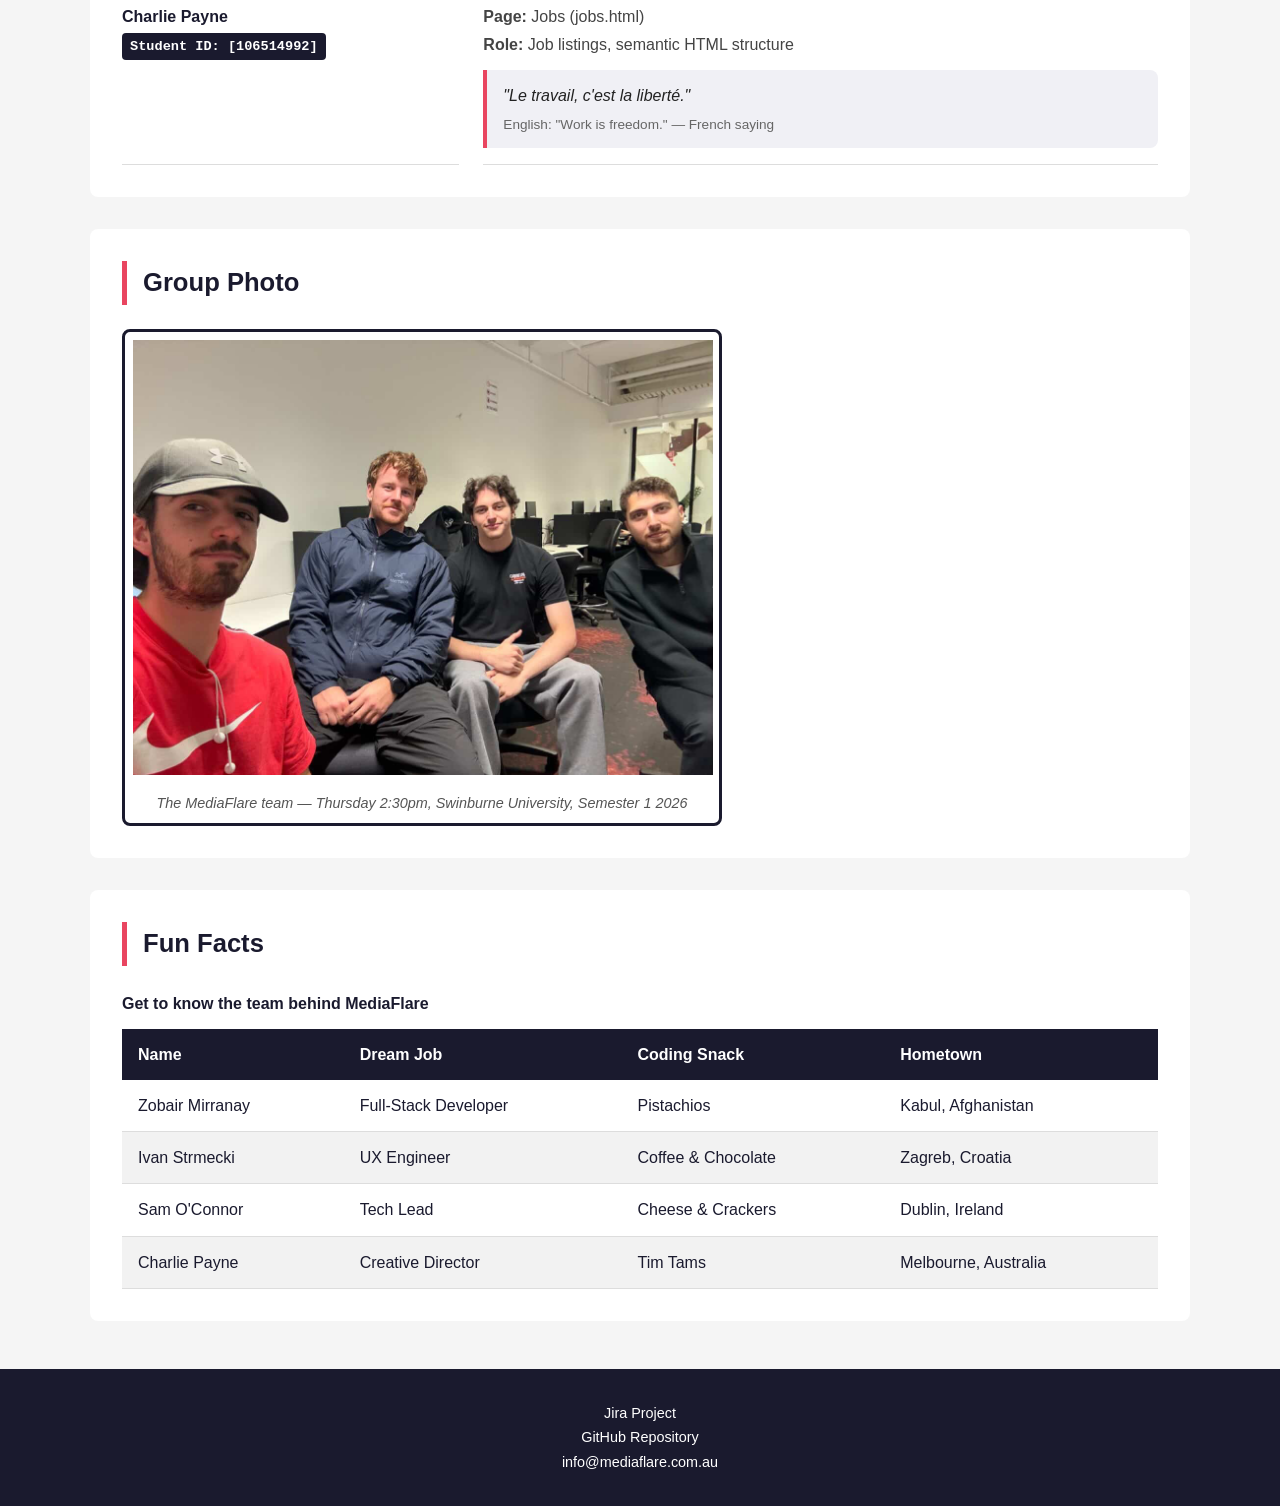
==== commit f43a31c8: "Merge branch 'main' of https://github.com/106514992/COS10026-Applied-Web-Project-Part-1-of-2" ====
--- a/about.html
+++ b/about.html
@@ -185,13 +185,14 @@
         </section>
     </main>
 
-    <!-- Footer -->
+    <!-- Footer from index.html -->
     <footer>
-        <p>&copy; 2026 MediaFlare Agency. All rights reserved.</p>
-        <p>
-            <a href="mailto:info@mediaflare.com.au" aria-label="Email us at info@mediaflare.com.au">info@mediaflare.com.au</a>
-        </p>
+        <p><a href="https://cos10026group4.atlassian.net/jira/software/projects/SCRUM/summary">Jira Project</a></p>
+        <p><a href="https://github.com/106514992/COS10026-Applied-Web-Project-Part-1-of-2">GitHub Repository</a></p>
+        <p><a href="mailto:info@mediaflare.com.au"
+                aria-label="Email us at info@mediaflare.com.au">info@mediaflare.com.au</a></p>
     </footer>
+
 
 </body>
 
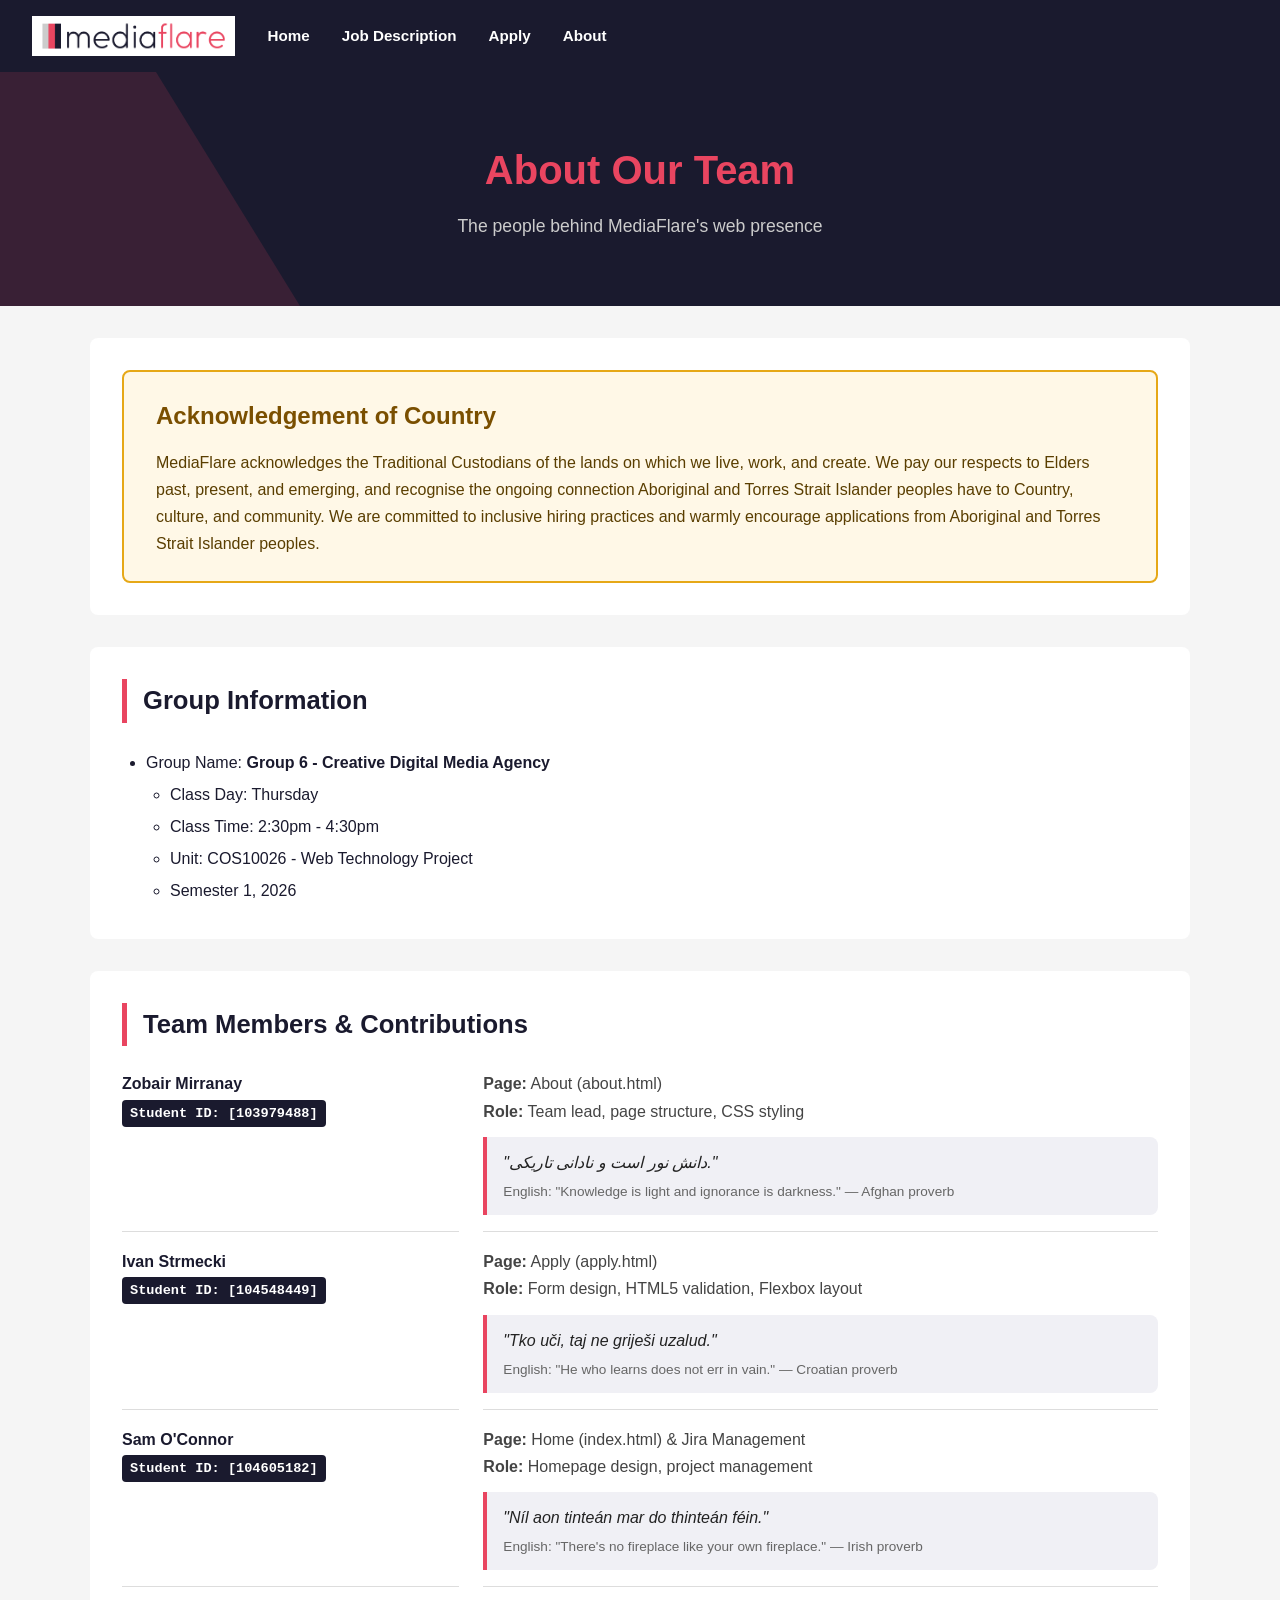
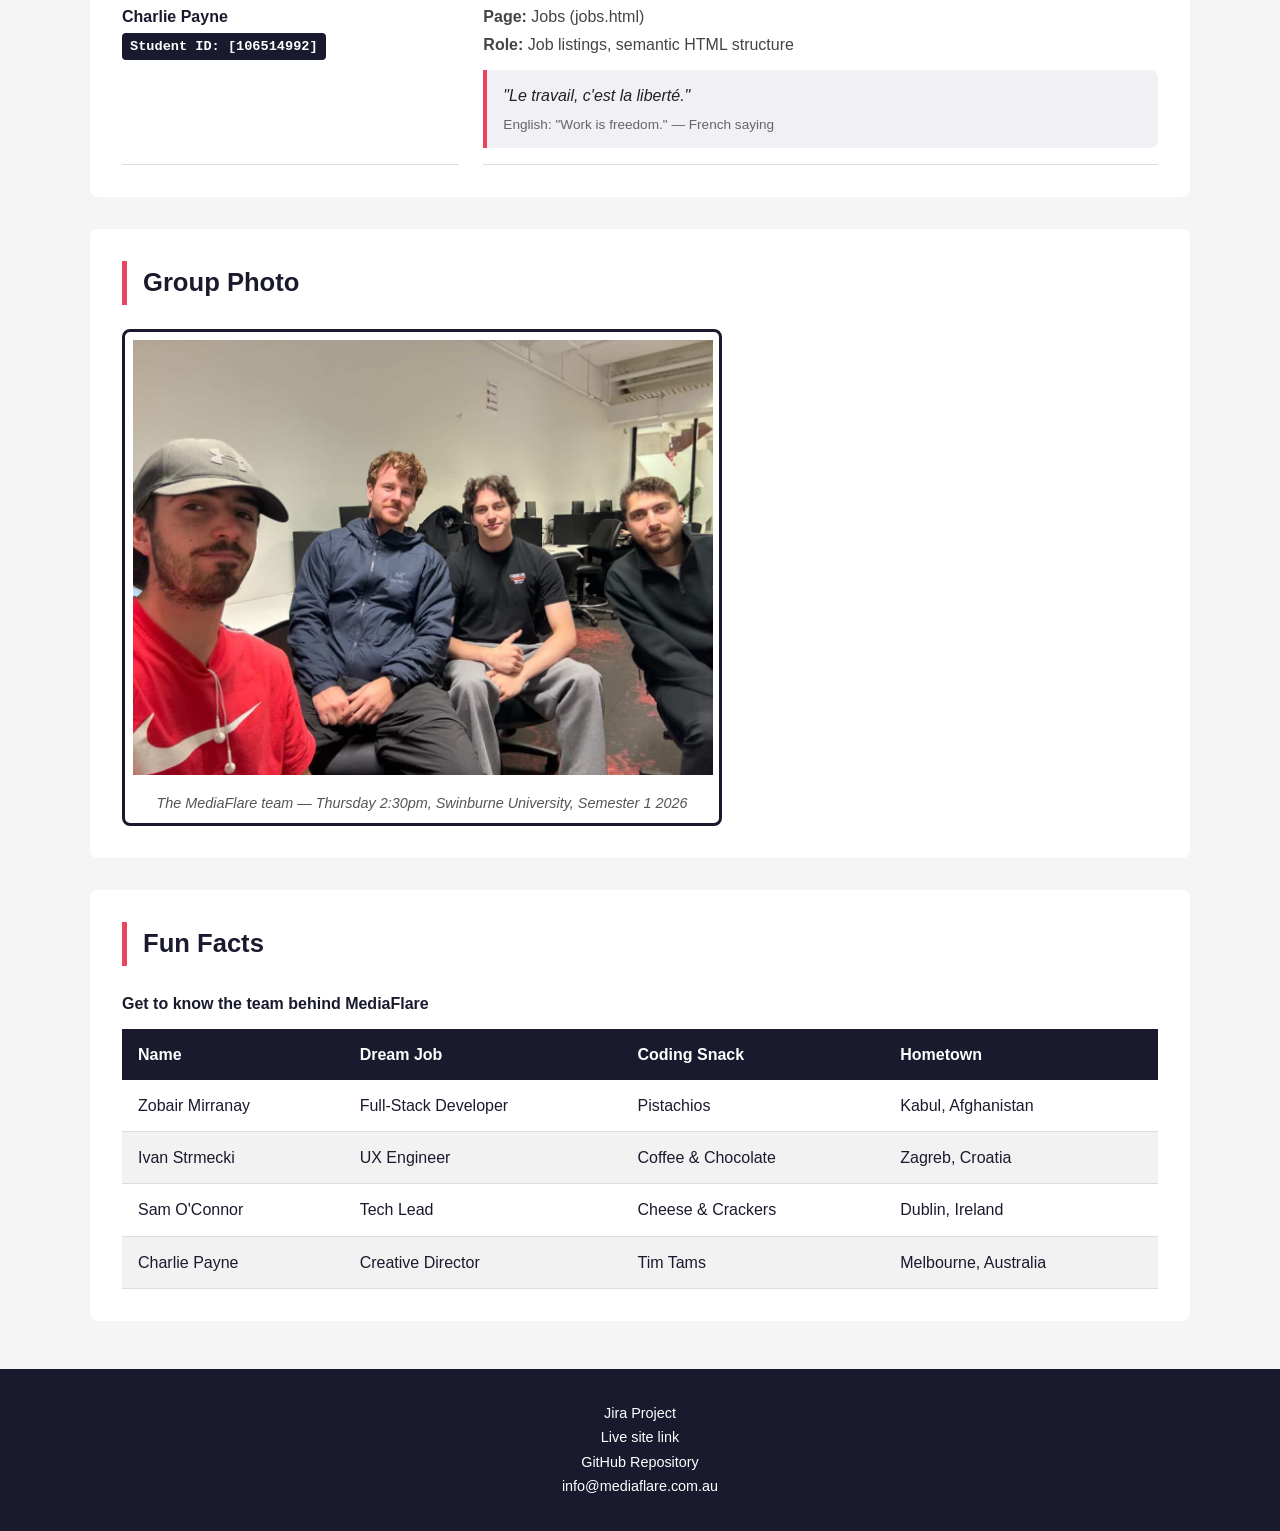
==== commit f33b434a: "Add live site link to footer" ====
--- a/about.html
+++ b/about.html
@@ -188,6 +188,7 @@
     <!-- Footer from index.html -->
     <footer>
         <p><a href="https://cos10026group4.atlassian.net/jira/software/projects/SCRUM/summary">Jira Project</a></p>
+        <p><a href="https://106514992.github.io/COS10026-Applied-Web-Project-Part-1-of-2/index.html">Live site link</a></p>
         <p><a href="https://github.com/106514992/COS10026-Applied-Web-Project-Part-1-of-2">GitHub Repository</a></p>
         <p><a href="mailto:info@mediaflare.com.au"
                 aria-label="Email us at info@mediaflare.com.au">info@mediaflare.com.au</a></p>
--- a/assets/style.css
+++ b/assets/style.css
@@ -488,18 +488,15 @@
     }
 }
 
-#jobs-page-title {
-    opacity: 0;
-    transform: translateY(30px);
-    animation: titleReveal 0.9s cubic-bezier(0.2, 1, 0.3, 1) forwards;
-    animation-delay: 0.2s;
-}
-
 .jobs-hero h1, .about-hero h1 {
     font-size: 2.5rem;
     color: #e94560;
     margin-bottom: 0.5rem;
     position: relative;
+    opacity: 0;
+    transform: translateY(30px);
+    animation: titleReveal 0.9s cubic-bezier(0.2, 1, 0.3, 1) forwards;
+    animation-delay: 0.2s;
 }
 
 .jobs-hero p, .about-hero p {
@@ -571,4 +568,141 @@
 
 #jobs-content section ol {
     margin-left: 30px;
-}+}
+
+/* Index Page */
+
+.home-hero {
+    background-image:
+        linear-gradient(rgba(26, 26, 46, 0.92), rgba(26, 26, 46, 0.92)),
+        url("mediaflare_logo_transparent_bg.svg");
+    background-repeat: no-repeat, no-repeat;
+    background-position: center, right 3rem center;
+    background-size: cover, 230px;
+}
+
+#home-main {
+    max-width: 1100px;
+    margin: auto;
+}
+
+.home-intro {
+    display: block;
+}
+
+.home-intro-text {
+    max-width: 800px;
+}
+
+.home-intro-text p {
+    color: #444;
+    margin-bottom: 1rem;
+}
+
+.home-search-form {
+    margin-top: 0.5rem;
+}
+
+.home-search-row {
+    display: flex;
+    gap: 1rem;
+    align-items: end;
+    flex-wrap: wrap;
+}
+
+.home-search-field {
+    flex: 1 1 280px;
+}
+
+.home-search-field label {
+    display: block;
+    font-weight: 600;
+    color: #1a1a2e;
+    margin-bottom: 0.5rem;
+}
+
+.home-search-field input[type="text"] {
+    width: 100%;
+    padding: 0.7rem 0.85rem;
+    border: 1.5px solid #ccc;
+    border-radius: 6px;
+    font-size: 0.95rem;
+    font-family: inherit;
+    color: #1a1a2e;
+    background: #ffffff;
+}
+
+.home-search-field input[type="text"]:focus {
+    border-color: #e94560;
+    box-shadow: 0 0 0 3px rgba(233, 69, 96, 0.12);
+    outline: none;
+}
+
+.home-search-form button {
+    padding: 0.75rem 1.5rem;
+    border: none;
+    border-radius: 6px;
+    font-size: 0.95rem;
+    font-weight: 700;
+    cursor: pointer;
+    transition: transform 0.15s ease;
+}
+
+.home-search-form button:hover {
+    transform: translateY(-1px);
+}
+
+.home-section-text {
+    color: #444;
+    margin-bottom: 1rem;
+}
+
+.home-table {
+    width: 100%;
+    border-collapse: collapse;
+    margin-top: 1rem;
+}
+
+.home-table caption {
+    font-size: 1rem;
+    font-weight: bold;
+    margin-bottom: 0.75rem;
+    color: #1a1a2e;
+    text-align: left;
+}
+
+.home-table th {
+    background-color: #1a1a2e;
+    color: #ffffff;
+    padding: 0.75rem 1rem;
+    text-align: left;
+}
+
+.home-table td {
+    padding: 0.75rem 1rem;
+    border-bottom: 1px solid #ddd;
+}
+
+.home-table tr:nth-child(even) {
+    background-color: #f2f2f2;
+}
+
+.home-table tr:hover {
+    background-color: #fde8ec;
+}
+
+@media (max-width: 768px) {
+    .home-hero {
+        background-position: center, center bottom 1rem;
+        background-size: cover, 160px;
+    }
+
+    .home-search-row {
+        flex-direction: column;
+        align-items: stretch;
+    }
+
+    .home-search-form button {
+        width: 100%;
+    }
+}
